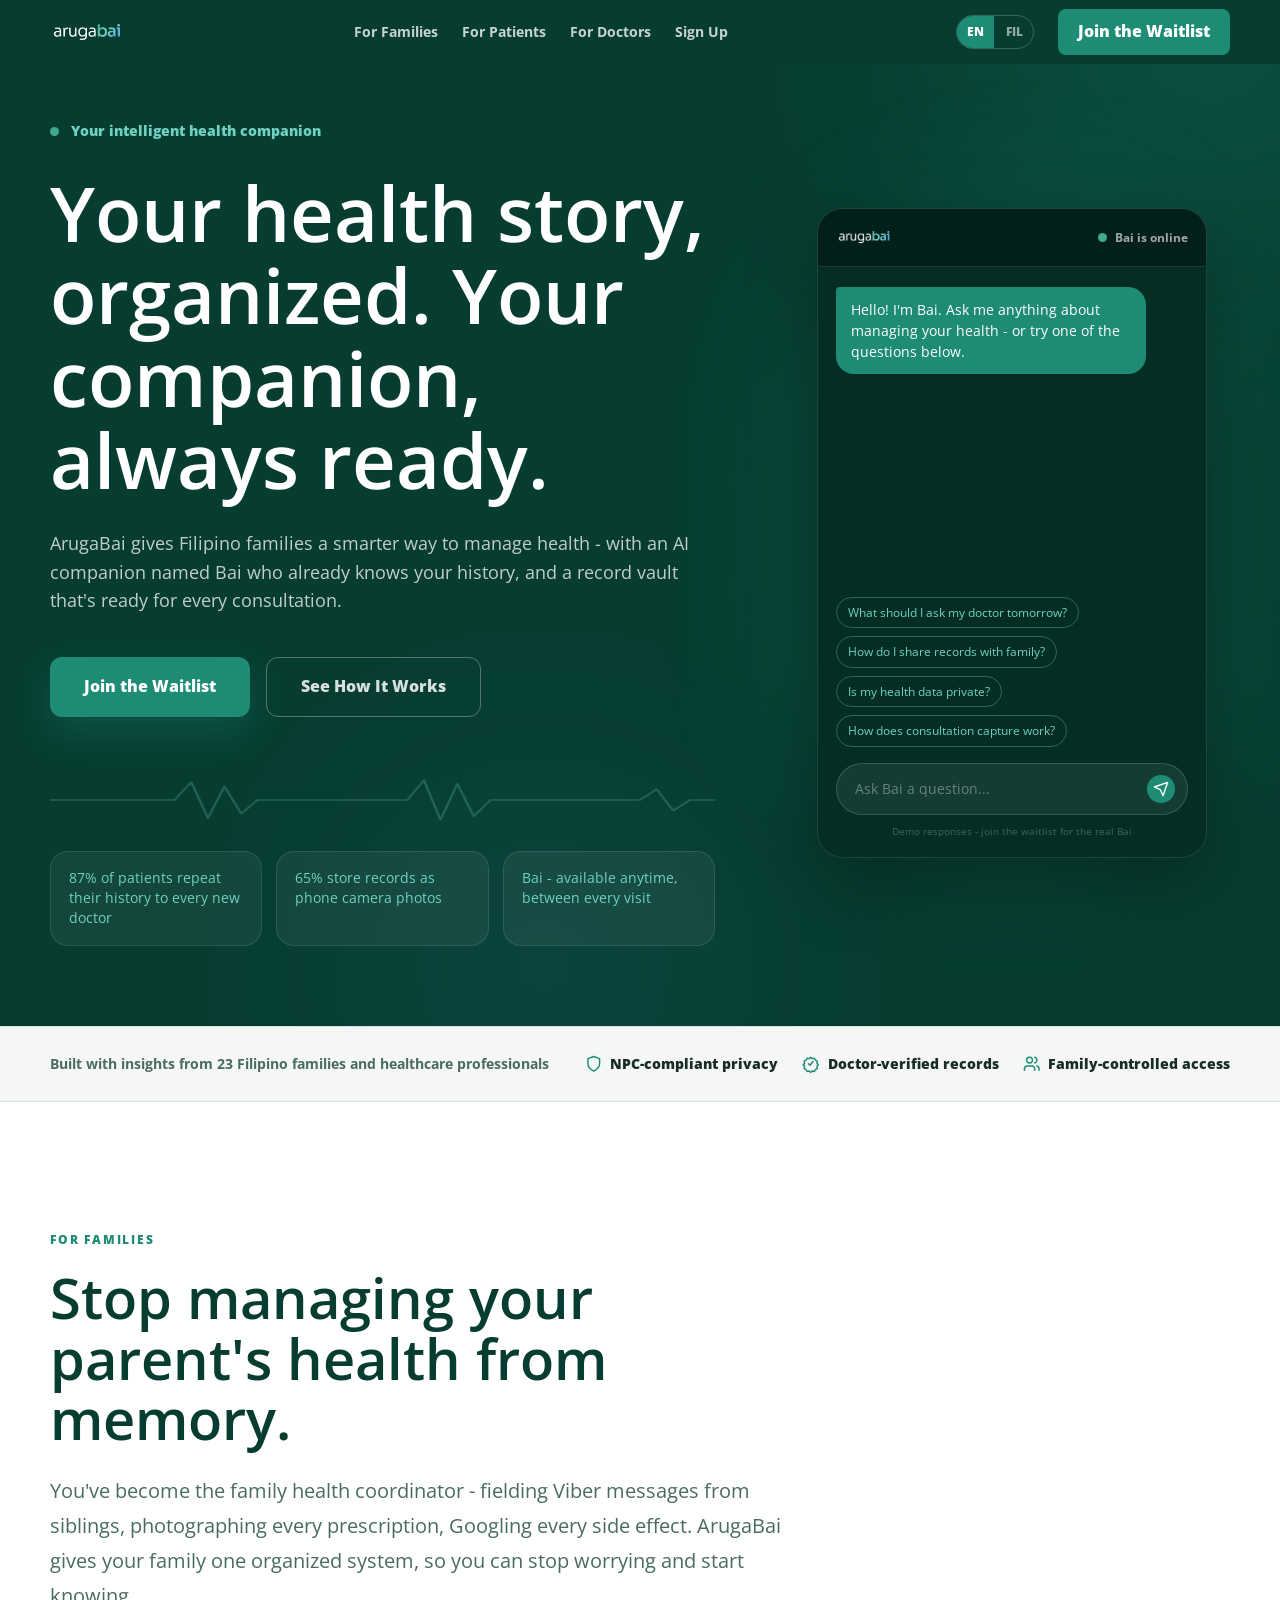
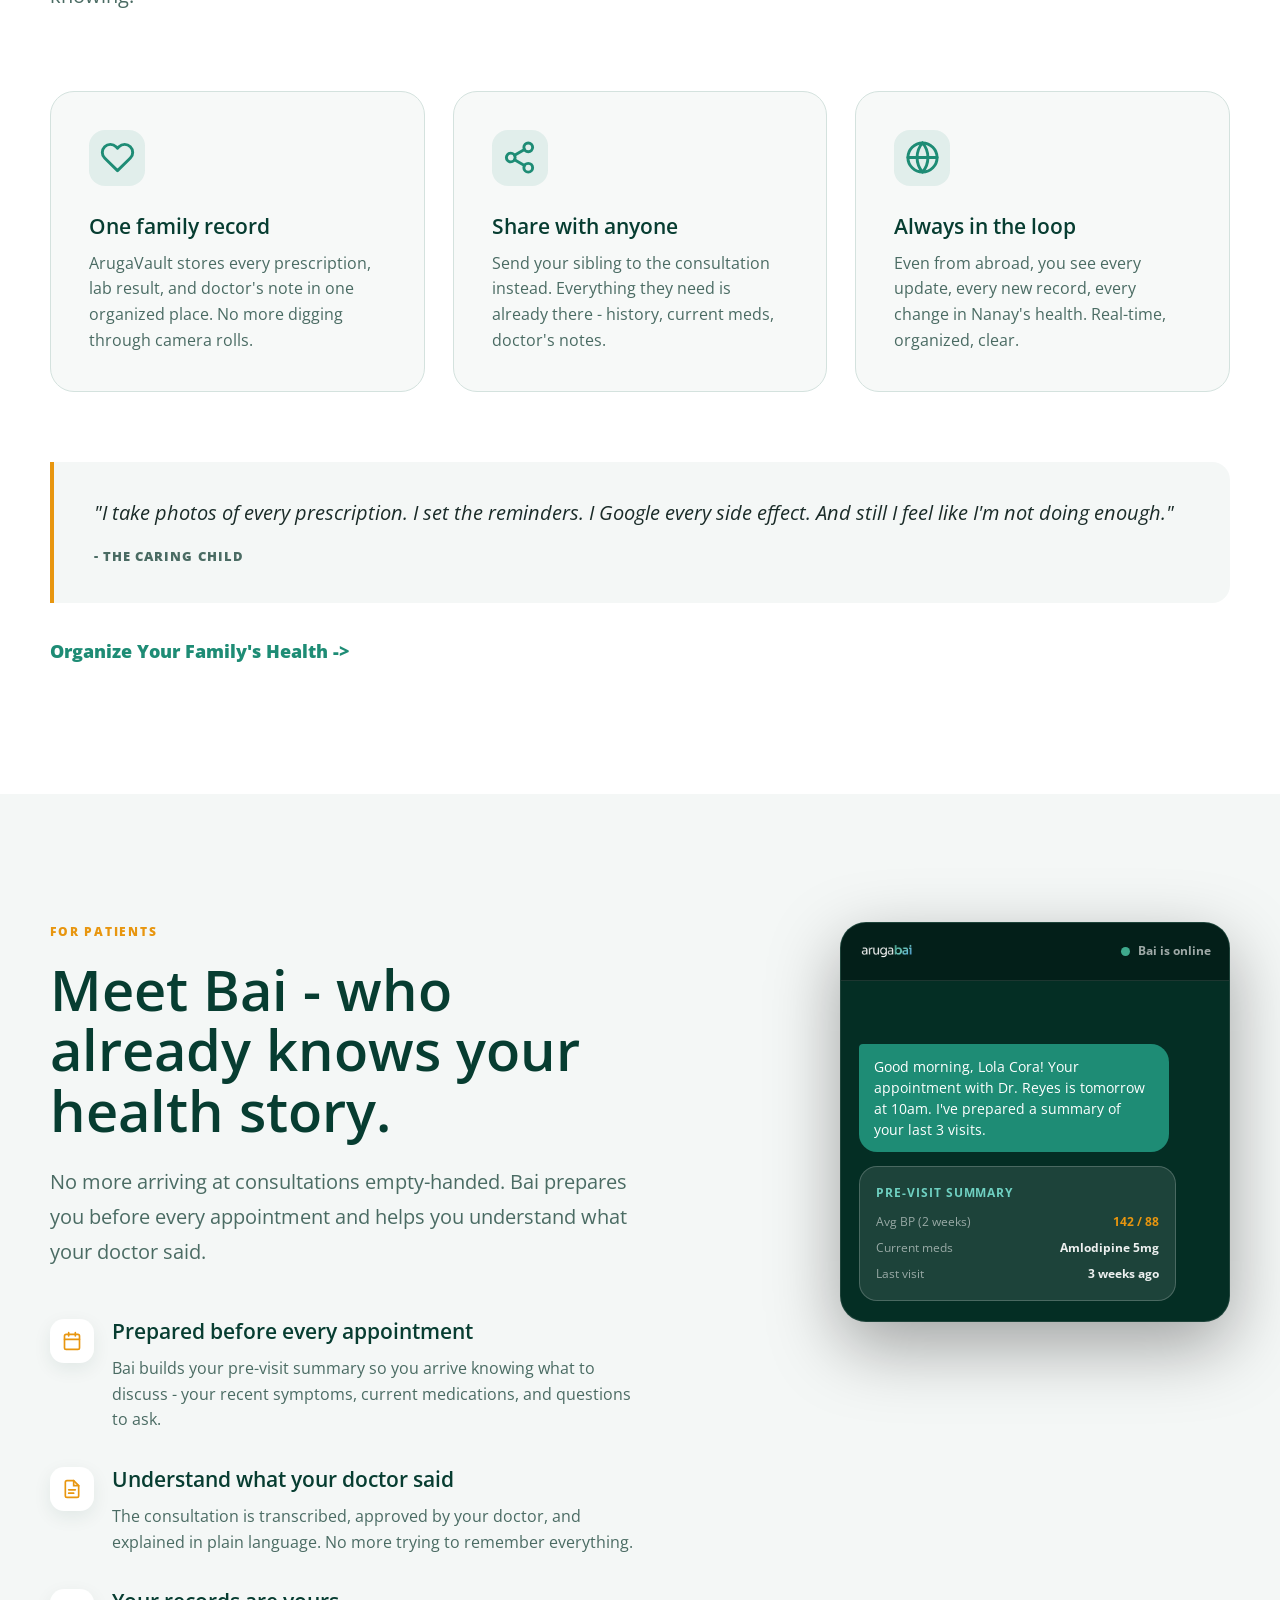
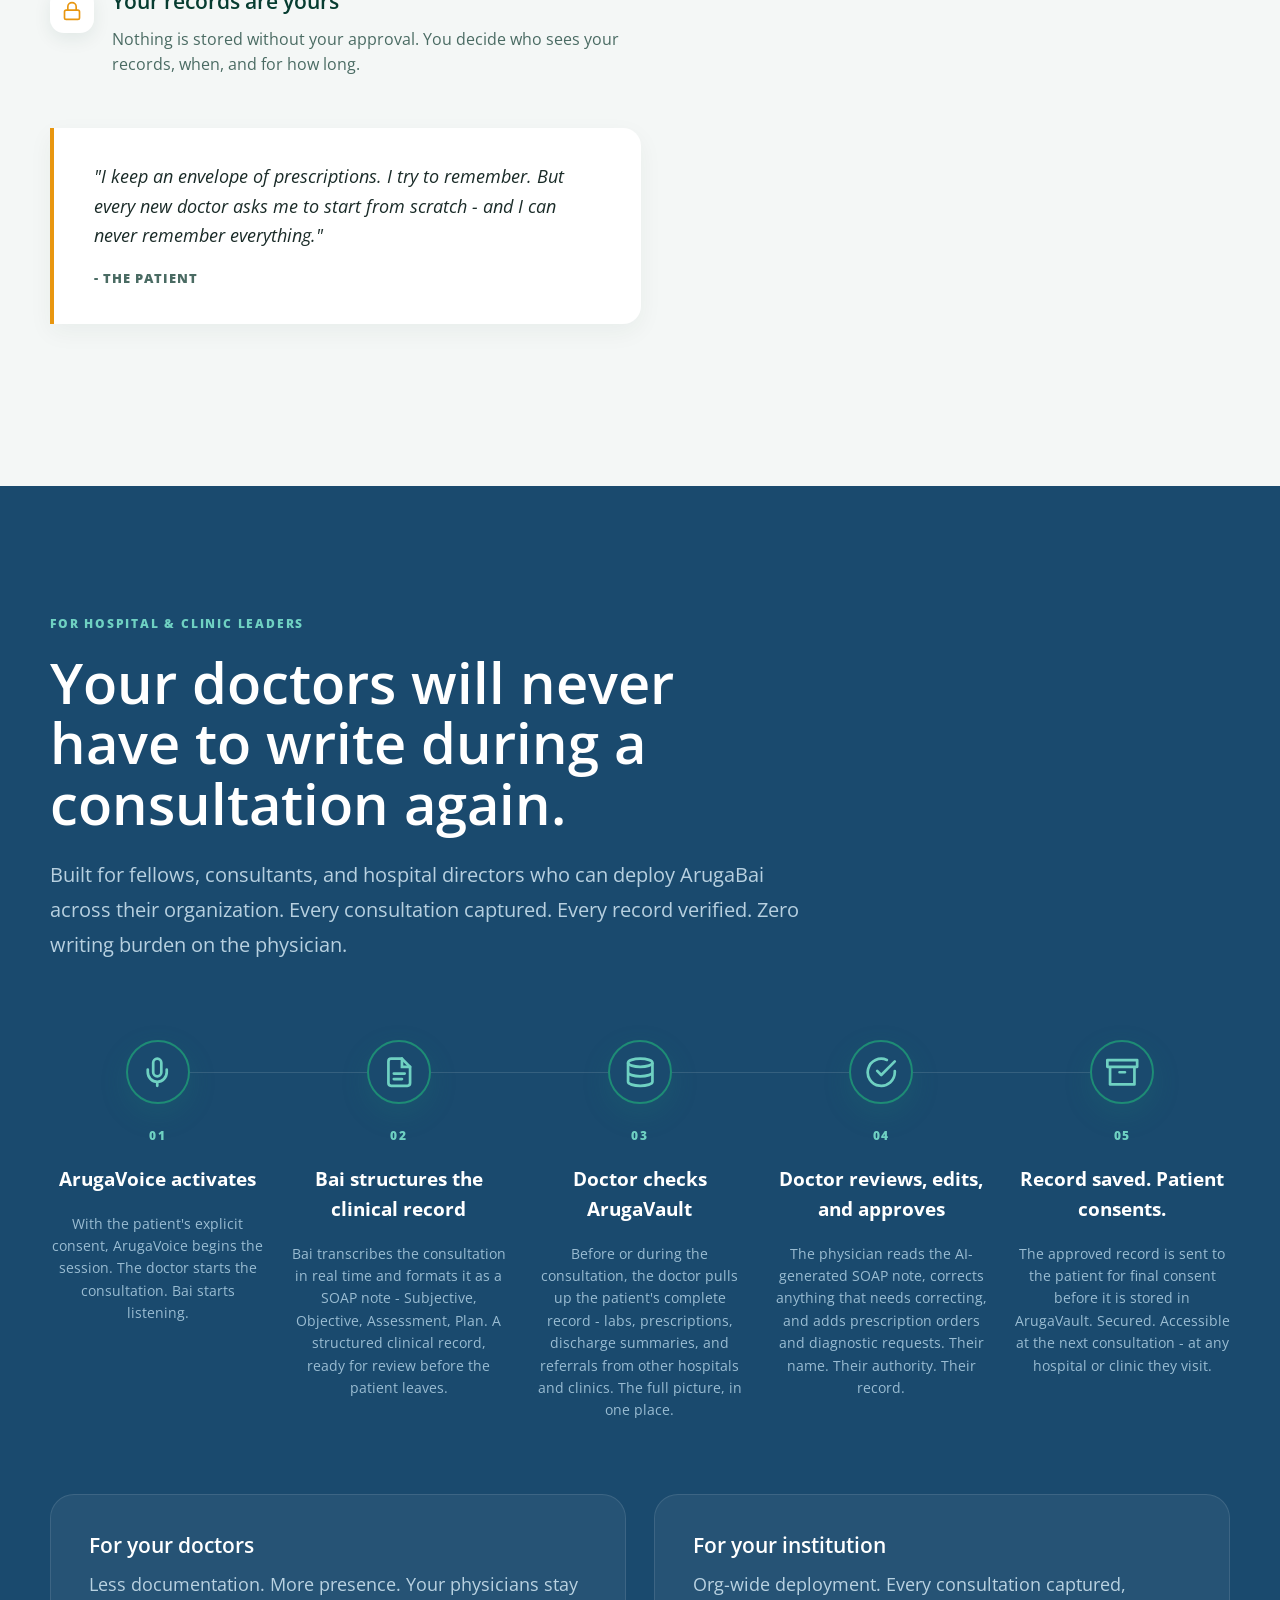
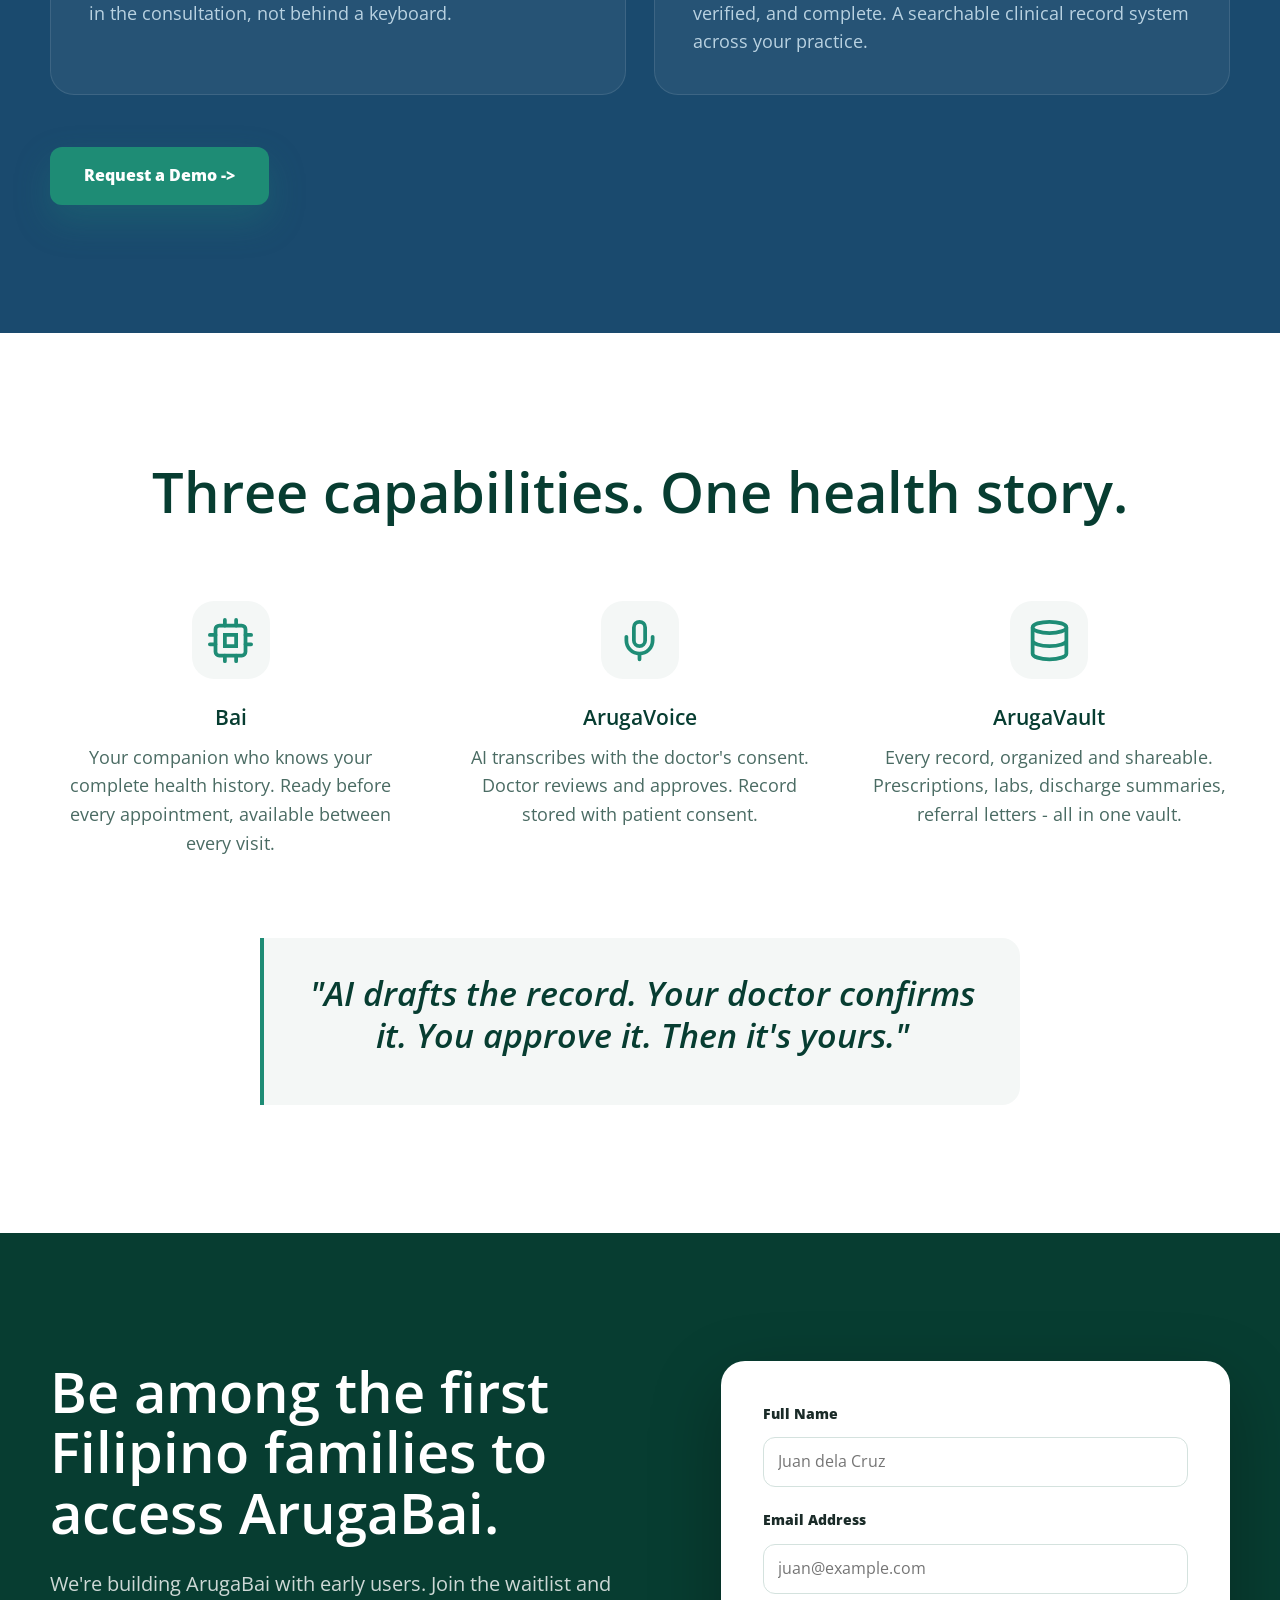
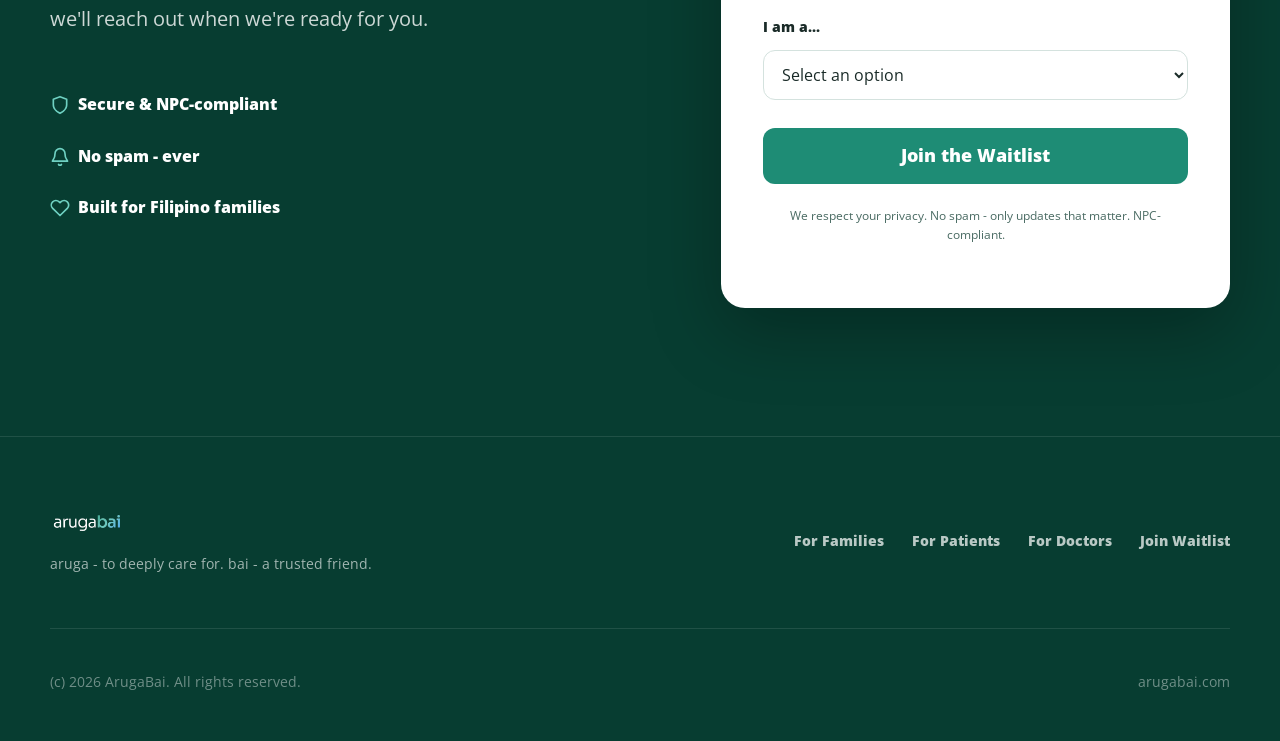
==== for-doctors/index.html @ 2ffcf1f3 "fixed date" ====
<!doctype html>
<html lang="en">
  <head>
    <meta charset="utf-8">
    <meta name="viewport" content="width=device-width, initial-scale=1">
    <title>ArugaBai | Your Intelligent Health Companion</title>
    <base href="/">
    <meta name="description" content="ArugaBai gives Filipino families a smarter way to manage health with Bai, an AI companion, and ArugaVault, an organized record vault.">
    <link rel="icon" href="assets/favicon.svg?v=3" type="image/svg+xml">
    <link rel="preconnect" href="https://fonts.googleapis.com">
    <link rel="preconnect" href="https://fonts.gstatic.com" crossorigin>
    <link href="https://fonts.googleapis.com/css2?family=Open+Sans:wght@400;500;600;700;800&display=swap" rel="stylesheet">
    <link rel="stylesheet" href="styles.css">
  </head>
  <body>
    <nav class="nav" id="nav">
      <div class="nav-inner">
        <a class="logo-link" href="/" aria-label="ArugaBai home">
          <img src="assets/arugabai-logo.png" alt="ArugaBai" class="logo">
        </a>

        <div class="nav-links" id="navLinks">
          <a href="for-families" data-i18n="nav.forFamilies">For Families</a>
          <a href="for-patients" data-i18n="nav.forPatients">For Patients</a>
          <a href="for-doctors" data-i18n="nav.forDoctors">For Doctors</a>
          <a href="signup" data-i18n="nav.signUp">Sign Up</a>
        </div>

        <div class="nav-actions">
          <button class="lang-toggle" id="langToggle" type="button" aria-label="Toggle language">
            <span class="active" data-lang-pill="en">EN</span>
            <span data-lang-pill="fil">FIL</span>
          </button>
          <a href="signup" class="btn nav-cta" data-i18n="nav.joinWaitlist">Join the Waitlist</a>
          <button class="menu-btn" id="menuBtn" type="button" aria-label="Open main menu">
            <span></span><span></span><span></span>
          </button>
        </div>
      </div>

      <div class="mobile-menu" id="mobileMenu">
        <a href="for-families" data-i18n="nav.forFamilies">For Families</a>
        <a href="for-patients" data-i18n="nav.forPatients">For Patients</a>
        <a href="for-doctors" data-i18n="nav.forDoctors">For Doctors</a>
        <a href="signup" data-i18n="nav.signUp">Sign Up</a>
        <a href="signup" class="btn" data-i18n="nav.joinWaitlist">Join the Waitlist</a>
      </div>
    </nav>

    <main>
      <section class="hero section-dark" id="hero">
        <div class="hero-glow hero-glow-one"></div>
        <div class="hero-glow hero-glow-two"></div>
        <div class="container hero-grid">
          <div class="hero-copy reveal">
            <div class="eyebrow">
              <span class="pulse-dot"></span>
              <span data-i18n="hero.badge">Your intelligent health companion</span>
            </div>
            <h1 data-i18n="hero.headline">Your health story, organized. Your companion, always ready.</h1>
            <p class="hero-body" data-i18n="hero.body">ArugaBai gives Filipino families a smarter way to manage health with an AI companion named Bai who already knows your history, and a record vault that's ready for every consultation.</p>
            <div class="hero-actions">
              <a href="signup" class="btn btn-large" data-i18n="hero.ctaPrimary">Join the Waitlist</a>
              <a href="how-it-works" class="btn btn-large btn-ghost" data-i18n="hero.ctaSecondary">See How It Works</a>
            </div>
            <svg class="ecg" viewBox="0 0 400 60" aria-hidden="true" preserveAspectRatio="none">
              <path d="M0 30 L60 30 L75 30 L85 10 L95 50 L105 15 L115 45 L125 30 L200 30 L215 30 L225 8 L235 52 L245 12 L255 48 L265 30 L340 30 L355 30 L365 18 L375 42 L385 30 L400 30"></path>
            </svg>
            <div class="stat-grid">
              <div class="stat"><p data-i18n="hero.stat1">87% of patients repeat their history to every new doctor</p></div>
              <div class="stat"><p data-i18n="hero.stat2">65% store records as phone camera photos</p></div>
              <div class="stat"><p data-i18n="hero.stat3">Bai - available anytime, between every visit</p></div>
            </div>
          </div>

          <div class="hero-chat reveal">
            <div class="halo"></div>
            <div class="bai-chat interactive-chat" data-chat="hero"></div>
          </div>
        </div>
      </section>

      <section class="trustbar">
        <div class="container trust-inner">
          <p data-i18n="trustBar.built">Built with insights from 23 Filipino families and healthcare professionals</p>
          <div class="trust-items">
            <span><i data-icon="shield"></i><span data-i18n="trustBar.npc">NPC-compliant privacy</span></span>
            <span><i data-icon="badge"></i><span data-i18n="trustBar.verified">Doctor-verified records</span></span>
            <span><i data-icon="users"></i><span data-i18n="trustBar.familyControlled">Family-controlled access</span></span>
          </div>
        </div>
      </section>

      <section class="section white" id="for-families">
        <div class="container">
          <div class="section-heading reveal">
            <p class="label" data-i18n="families.label">For Families</p>
            <h2 data-i18n="families.headline">Stop managing your parent's health from memory.</h2>
            <p data-i18n="families.body">You've become the family health coordinator - fielding Viber messages from siblings, photographing every prescription, Googling every side effect. ArugaBai gives your family one organized system, so you can stop worrying and start knowing.</p>
          </div>
          <div class="card-grid">
            <article class="feature-card reveal">
              <i data-icon="heart"></i>
              <h3 data-i18n="families.card1Title">One family record</h3>
              <p data-i18n="families.card1Desc">ArugaVault stores every prescription, lab result, and doctor's note in one organized place. No more digging through camera rolls.</p>
            </article>
            <article class="feature-card reveal">
              <i data-icon="share"></i>
              <h3 data-i18n="families.card2Title">Share with anyone</h3>
              <p data-i18n="families.card2Desc">Send your sibling to the consultation instead. Everything they need is already there - history, current meds, doctor's notes.</p>
            </article>
            <article class="feature-card reveal">
              <i data-icon="globe"></i>
              <h3 data-i18n="families.card3Title">Always in the loop</h3>
              <p data-i18n="families.card3Desc">Even from abroad, you see every update, every new record, every change in Nanay's health. Real-time, organized, clear.</p>
            </article>
          </div>
          <blockquote class="quote reveal">
            <p data-i18n="families.quote">"I take photos of every prescription. I set the reminders. I Google every side effect. And still I feel like I'm not doing enough."</p>
            <cite data-i18n="families.quoteAttr">- The Caring Child</cite>
          </blockquote>
          <a href="signup" class="text-link" data-i18n="families.cta">Organize Your Family's Health</a>
        </div>
      </section>

      <section class="section muted" id="for-patients">
        <div class="container split">
          <div class="reveal">
            <p class="label gold" data-i18n="patients.label">For Patients</p>
            <h2 data-i18n="patients.headline">Meet Bai - who already knows your health story.</h2>
            <p class="lead" data-i18n="patients.body">No more arriving at consultations empty-handed. Bai prepares you before every appointment and helps you understand what your doctor said.</p>
            <div class="benefit-list">
              <div class="benefit"><i data-icon="calendar"></i><div><h3 data-i18n="patients.benefit1Title">Prepared before every appointment</h3><p data-i18n="patients.benefit1Desc">Bai builds your pre-visit summary so you arrive knowing what to discuss - your recent symptoms, current medications, and questions to ask.</p></div></div>
              <div class="benefit"><i data-icon="file"></i><div><h3 data-i18n="patients.benefit2Title">Understand what your doctor said</h3><p data-i18n="patients.benefit2Desc">The consultation is transcribed, approved by your doctor, and explained in plain language. No more trying to remember everything.</p></div></div>
              <div class="benefit"><i data-icon="lock"></i><div><h3 data-i18n="patients.benefit3Title">Your records are yours</h3><p data-i18n="patients.benefit3Desc">Nothing is stored without your approval. You decide who sees your records, when, and for how long.</p></div></div>
            </div>
            <blockquote class="quote compact">
              <p data-i18n="patients.quote">"I keep an envelope of prescriptions. I try to remember. But every new doctor asks me to start from scratch - and I can never remember everything."</p>
              <cite data-i18n="patients.quoteAttr">- The Patient</cite>
            </blockquote>
          </div>
          <div class="sticky-chat reveal">
            <div class="bai-chat scripted-chat"></div>
          </div>
        </div>
      </section>

      <section class="section doctors" id="for-doctors">
        <div class="container">
          <div class="section-heading reveal">
            <p class="label aqua" data-i18n="doctors.label">For Hospital & Clinic Leaders</p>
            <h2 data-i18n="doctors.headline">Your doctors will never have to write during a consultation again.</h2>
            <p data-i18n="doctors.body">Built for fellows, consultants, and hospital directors who can deploy ArugaBai across their organization. Every consultation captured. Every record verified. Zero writing burden on the physician.</p>
          </div>
          <div class="process">
            <div class="process-line"></div>
            <article class="process-step reveal"><i data-icon="mic"></i><span>01</span><h3 data-i18n="doctors.step1Title">ArugaVoice activates</h3><p data-i18n="doctors.step1Desc">With the patient's explicit consent, ArugaVoice begins the session. The doctor starts the consultation. Bai starts listening.</p></article>
            <article class="process-step reveal"><i data-icon="file"></i><span>02</span><h3 data-i18n="doctors.step2Title">Bai structures the clinical record</h3><p data-i18n="doctors.step2Desc">Bai transcribes the consultation in real time and formats it as a SOAP note - Subjective, Objective, Assessment, Plan. A structured clinical record, ready for review before the patient leaves.</p></article>
            <article class="process-step reveal"><i data-icon="database"></i><span>03</span><h3 data-i18n="doctors.step3Title">Doctor checks ArugaVault</h3><p data-i18n="doctors.step3Desc">Before or during the consultation, the doctor pulls up the patient's complete record - labs, prescriptions, discharge summaries, and referrals from other hospitals and clinics. The full picture, in one place.</p></article>
            <article class="process-step reveal"><i data-icon="check"></i><span>04</span><h3 data-i18n="doctors.step4Title">Doctor reviews, edits, and approves</h3><p data-i18n="doctors.step4Desc">The physician reads the AI-generated SOAP note, corrects anything that needs correcting, and adds prescription orders and diagnostic requests. Their name. Their authority. Their record.</p></article>
            <article class="process-step reveal"><i data-icon="archive"></i><span>05</span><h3 data-i18n="doctors.step5Title">Record saved. Patient consents.</h3><p data-i18n="doctors.step5Desc">The approved record is sent to the patient for final consent before it is stored in ArugaVault. Secured. Accessible at the next consultation - at any hospital or clinic they visit.</p></article>
          </div>
          <div class="panel-grid">
            <article class="dark-panel reveal"><h3 data-i18n="doctors.forDoctorsTitle">For your doctors</h3><p data-i18n="doctors.forDoctorsBody">Less documentation. More presence. Your physicians stay in the consultation, not behind a keyboard.</p></article>
            <article class="dark-panel reveal"><h3 data-i18n="doctors.forInstitutionTitle">For your institution</h3><p data-i18n="doctors.forInstitutionBody">Org-wide deployment. Every consultation captured, verified, and complete. A searchable clinical record system across your practice.</p></article>
          </div>
          <a href="signup" class="btn btn-large" data-i18n="doctors.cta">Request a Demo -></a>
        </div>
      </section>

      <section class="section white" id="how-it-works">
        <div class="container centered">
          <h2 class="reveal" data-i18n="howItWorks.headline">Three capabilities. One health story.</h2>
          <div class="capability-grid">
            <article class="capability reveal"><i data-icon="cpu"></i><h3 data-i18n="howItWorks.cap1Title">Bai</h3><p data-i18n="howItWorks.cap1Desc">Your companion who knows your complete health history. Ready before every appointment, available between every visit.</p></article>
            <article class="capability reveal"><i data-icon="mic"></i><h3 data-i18n="howItWorks.cap2Title">ArugaVoice</h3><p data-i18n="howItWorks.cap2Desc">AI transcribes with the doctor's consent. Doctor reviews and approves. Record stored with patient consent.</p></article>
            <article class="capability reveal"><i data-icon="database"></i><h3 data-i18n="howItWorks.cap3Title">ArugaVault</h3><p data-i18n="howItWorks.cap3Desc">Every record, organized and shareable. Prescriptions, labs, discharge summaries, referral letters - all in one vault.</p></article>
          </div>
          <blockquote class="quote big reveal"><p data-i18n="howItWorks.quote">"AI drafts the record. Your doctor confirms it. You approve it. Then it's yours."</p></blockquote>
        </div>
      </section>

      <section class="section signup" id="signup">
        <div class="container split">
          <div class="reveal">
            <h2 data-i18n="signup.headline">Be among the first Filipino families to access ArugaBai.</h2>
            <p class="lead light" data-i18n="signup.body">We're building ArugaBai with early users. Join the waitlist and we'll reach out when we're ready for you.</p>
            <div class="signup-trust">
              <span><i data-icon="shield"></i><span data-i18n="signup.trust1">Secure & NPC-compliant</span></span>
              <span><i data-icon="bell"></i><span data-i18n="signup.trust2">No spam - ever</span></span>
              <span><i data-icon="heart"></i><span data-i18n="signup.trust3">Built for Filipino families</span></span>
            </div>
          </div>
          <div class="form-card reveal">
            <form id="waitlistForm" action="#" method="post">
              <label for="name" data-i18n="signup.nameLabel">Full Name</label>
              <input id="name" name="name" type="text" placeholder="Juan dela Cruz" required>
              <label for="email" data-i18n="signup.emailLabel">Email Address</label>
              <input id="email" name="email" type="email" placeholder="juan@example.com" required>
              <label for="role" data-i18n="signup.roleLabel">I am a...</label>
              <select id="role" name="role" required>
                <option value="" disabled selected data-i18n="signup.rolePlaceholder">Select an option</option>
                <option value="caregiver" data-i18n="signup.roleCaregiver">A family caregiver (managing a parent's health)</option>
                <option value="patient" data-i18n="signup.rolePatient">A patient managing my own health</option>
                <option value="doctor" data-i18n="signup.roleDoctor">A doctor or healthcare professional</option>
                <option value="admin" data-i18n="signup.roleAdmin">A hospital or clinic administrator</option>
                <option value="other" data-i18n="signup.roleOther">Other</option>
              </select>
              <button type="submit" class="btn btn-submit" data-i18n="signup.submit">Join the Waitlist</button>
            </form>
            <p class="privacy" data-i18n="signup.privacy">We respect your privacy. No spam - only updates that matter. NPC-compliant.</p>
            <p class="form-status" id="formStatus" role="status"></p>
          </div>
        </div>
      </section>
    </main>

    <footer class="footer">
      <div class="container">
        <div class="footer-top">
          <div>
            <img src="assets/arugabai-logo.png" alt="ArugaBai" class="logo">
            <p data-i18n="footer.tagline">aruga - to deeply care for.  bai - a trusted friend.</p>
          </div>
          <nav>
            <a href="for-families" data-i18n="nav.forFamilies">For Families</a>
            <a href="for-patients" data-i18n="nav.forPatients">For Patients</a>
            <a href="for-doctors" data-i18n="nav.forDoctors">For Doctors</a>
            <a href="signup" data-i18n="footer.joinWaitlist">Join Waitlist</a>
          </nav>
        </div>
        <div class="footer-bottom">
          <p data-i18n="footer.copyright">© 2026 ArugaBai. All rights reserved.</p>
          <p>arugabai.com</p>
        </div>
      </div>
    </footer>

    <button class="floating-bai" id="floatingBai" type="button" aria-label="Ask Bai">
      <span class="pulse-dot white"></span>
      <i data-icon="message"></i>
      <span data-i18n="floating.label">Ask Bai</span>
    </button>

    <div class="chat-sheet" id="chatSheet" aria-hidden="true">
      <button class="sheet-backdrop" id="sheetBackdrop" type="button" aria-label="Close chat"></button>
      <div class="sheet-panel">
        <div class="sheet-head">
          <span class="sheet-handle"></span>
          <span class="online"><span class="pulse-dot"></span><span data-i18n="bai.online">Bai is online</span></span>
          <button class="close-btn" id="closeSheet" type="button" aria-label="Close">×</button>
        </div>
        <div class="sheet-body">
          <div class="bai-chat interactive-chat" data-chat="sheet"></div>
        </div>
      </div>
    </div>

    <script src="script.js"></script>
  </body>
</html>
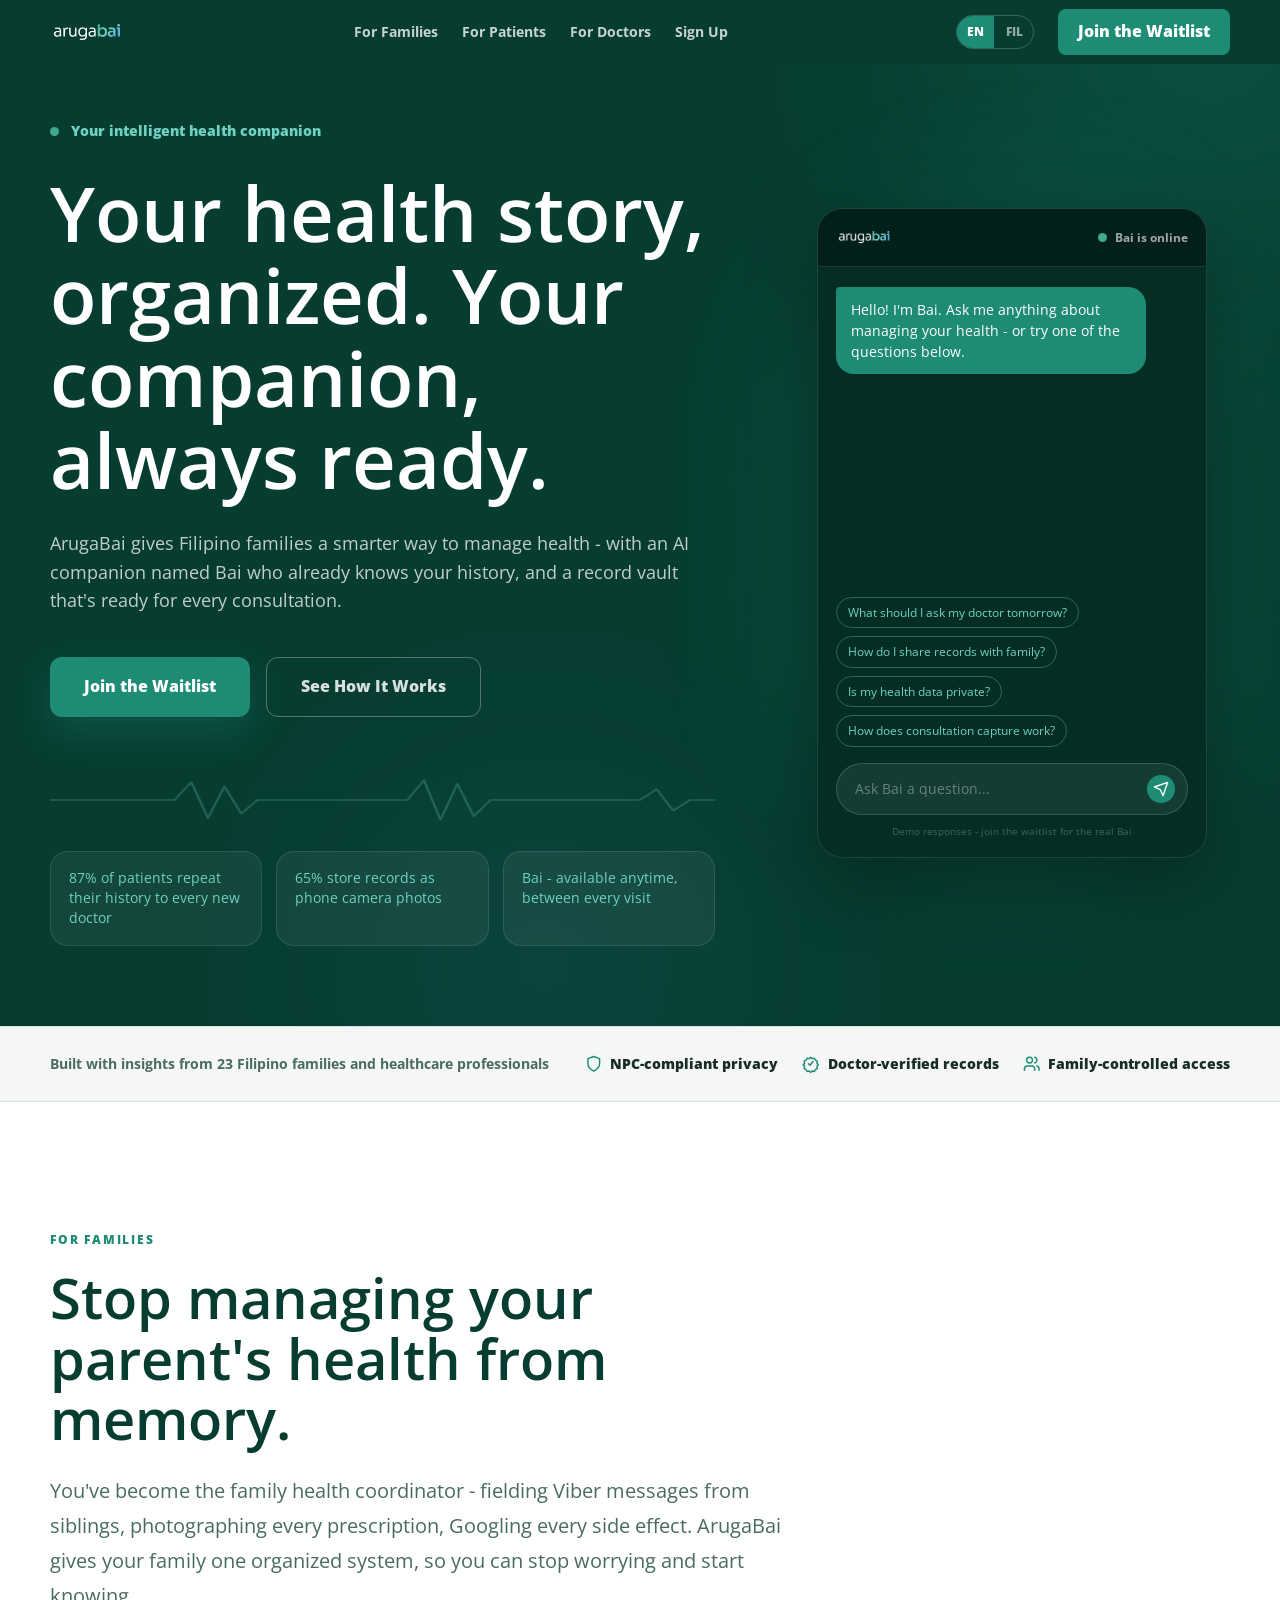
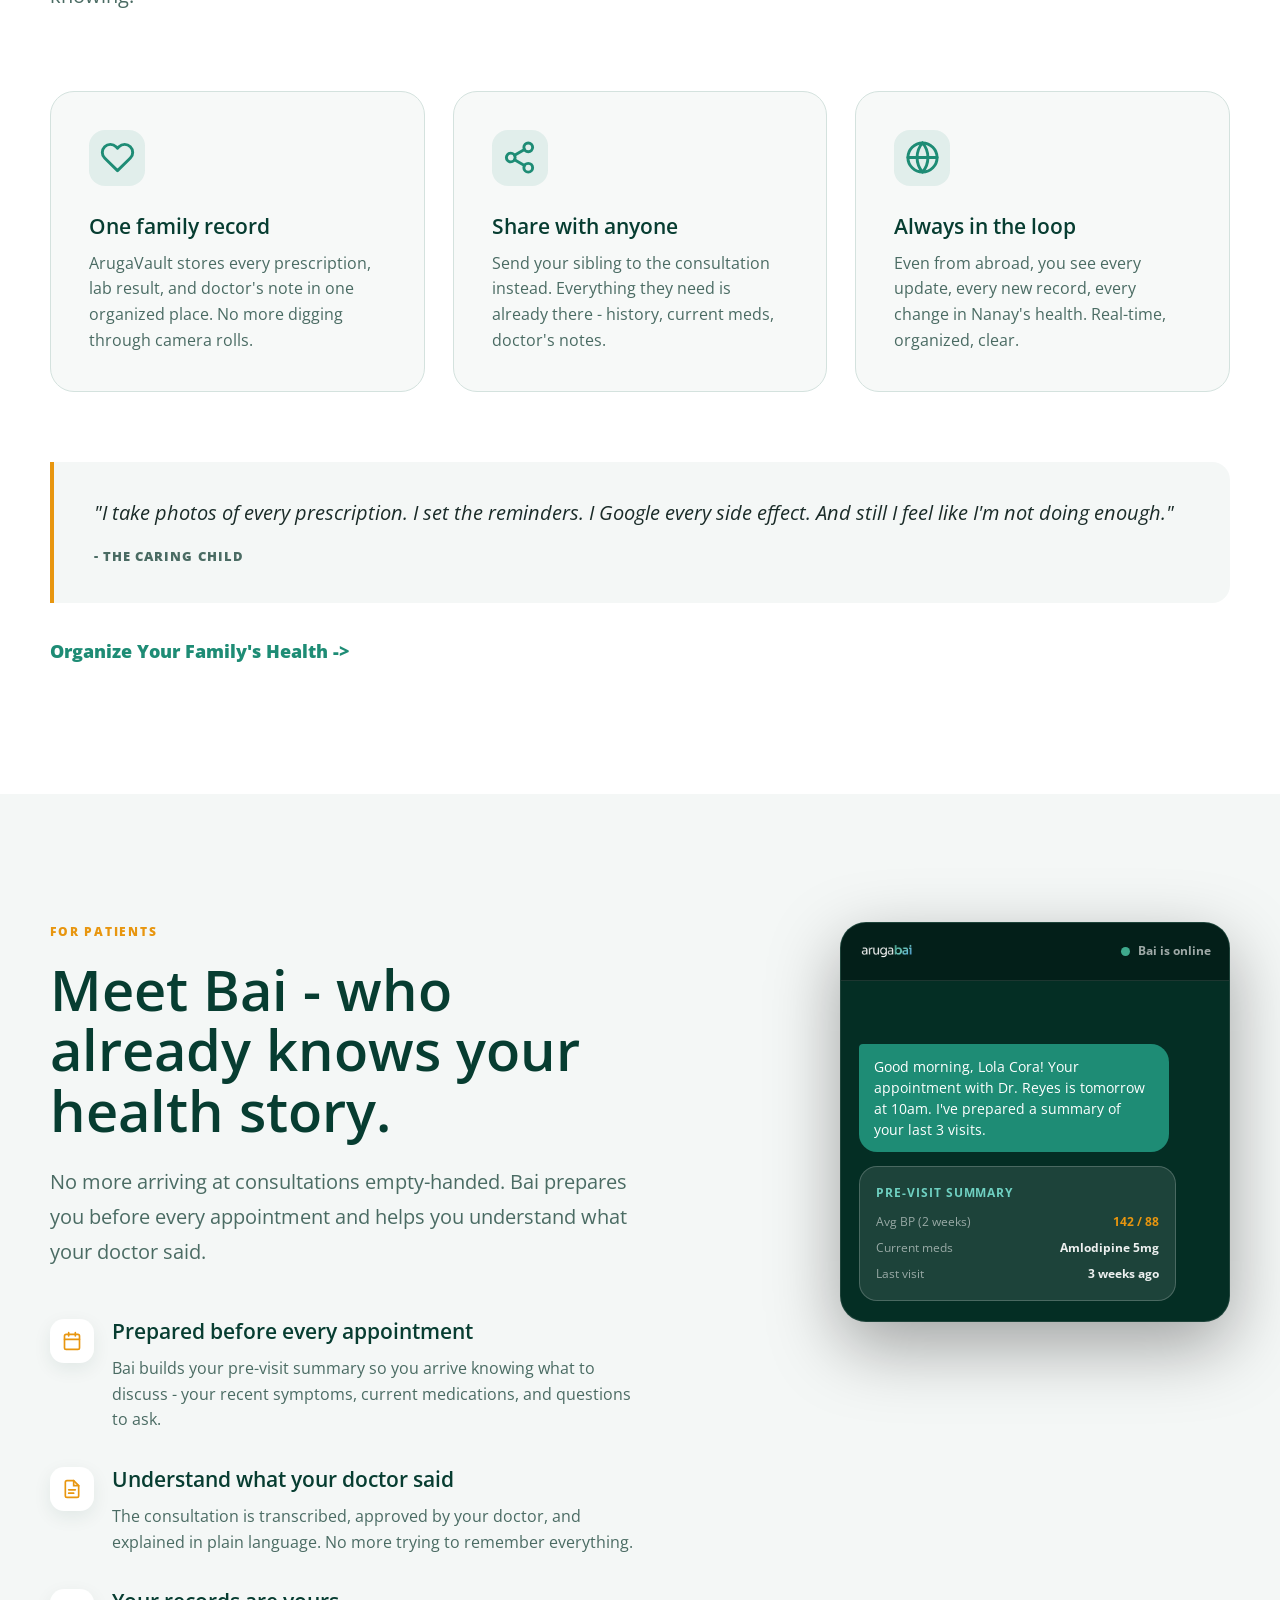
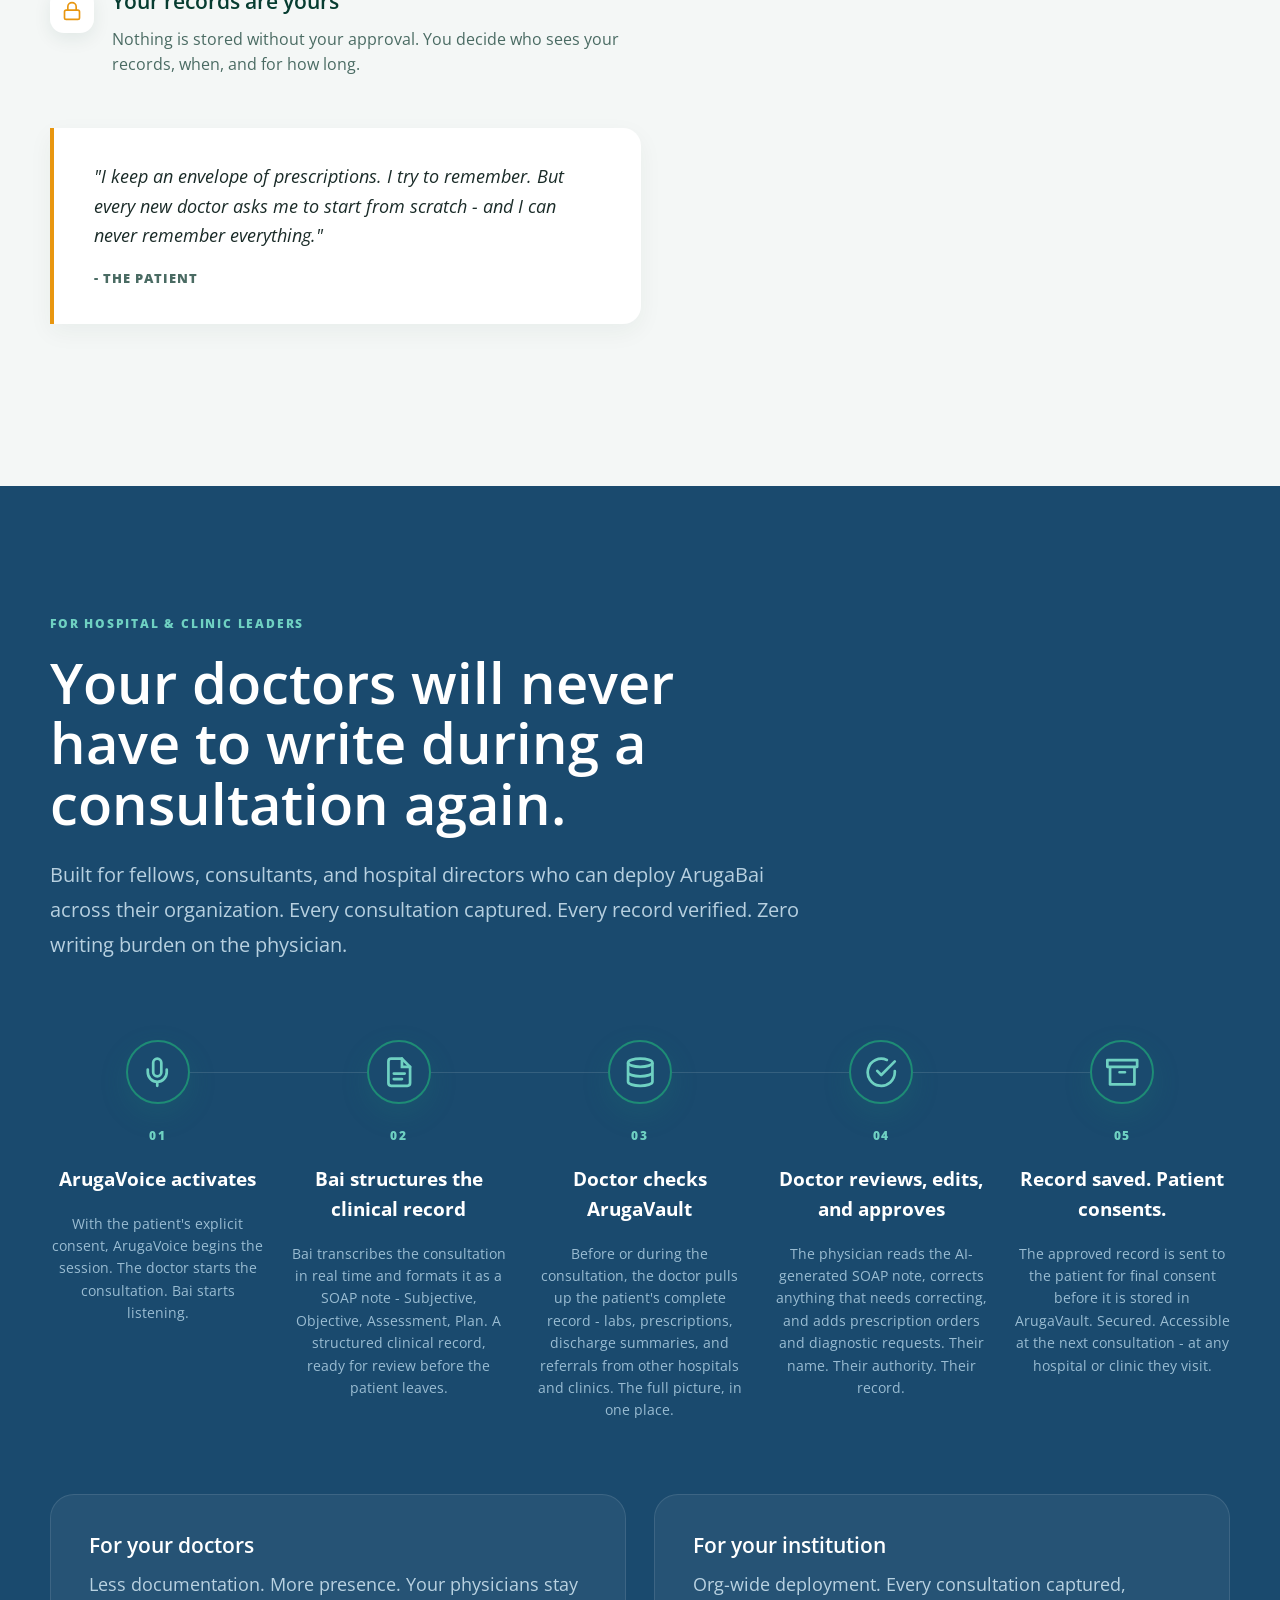
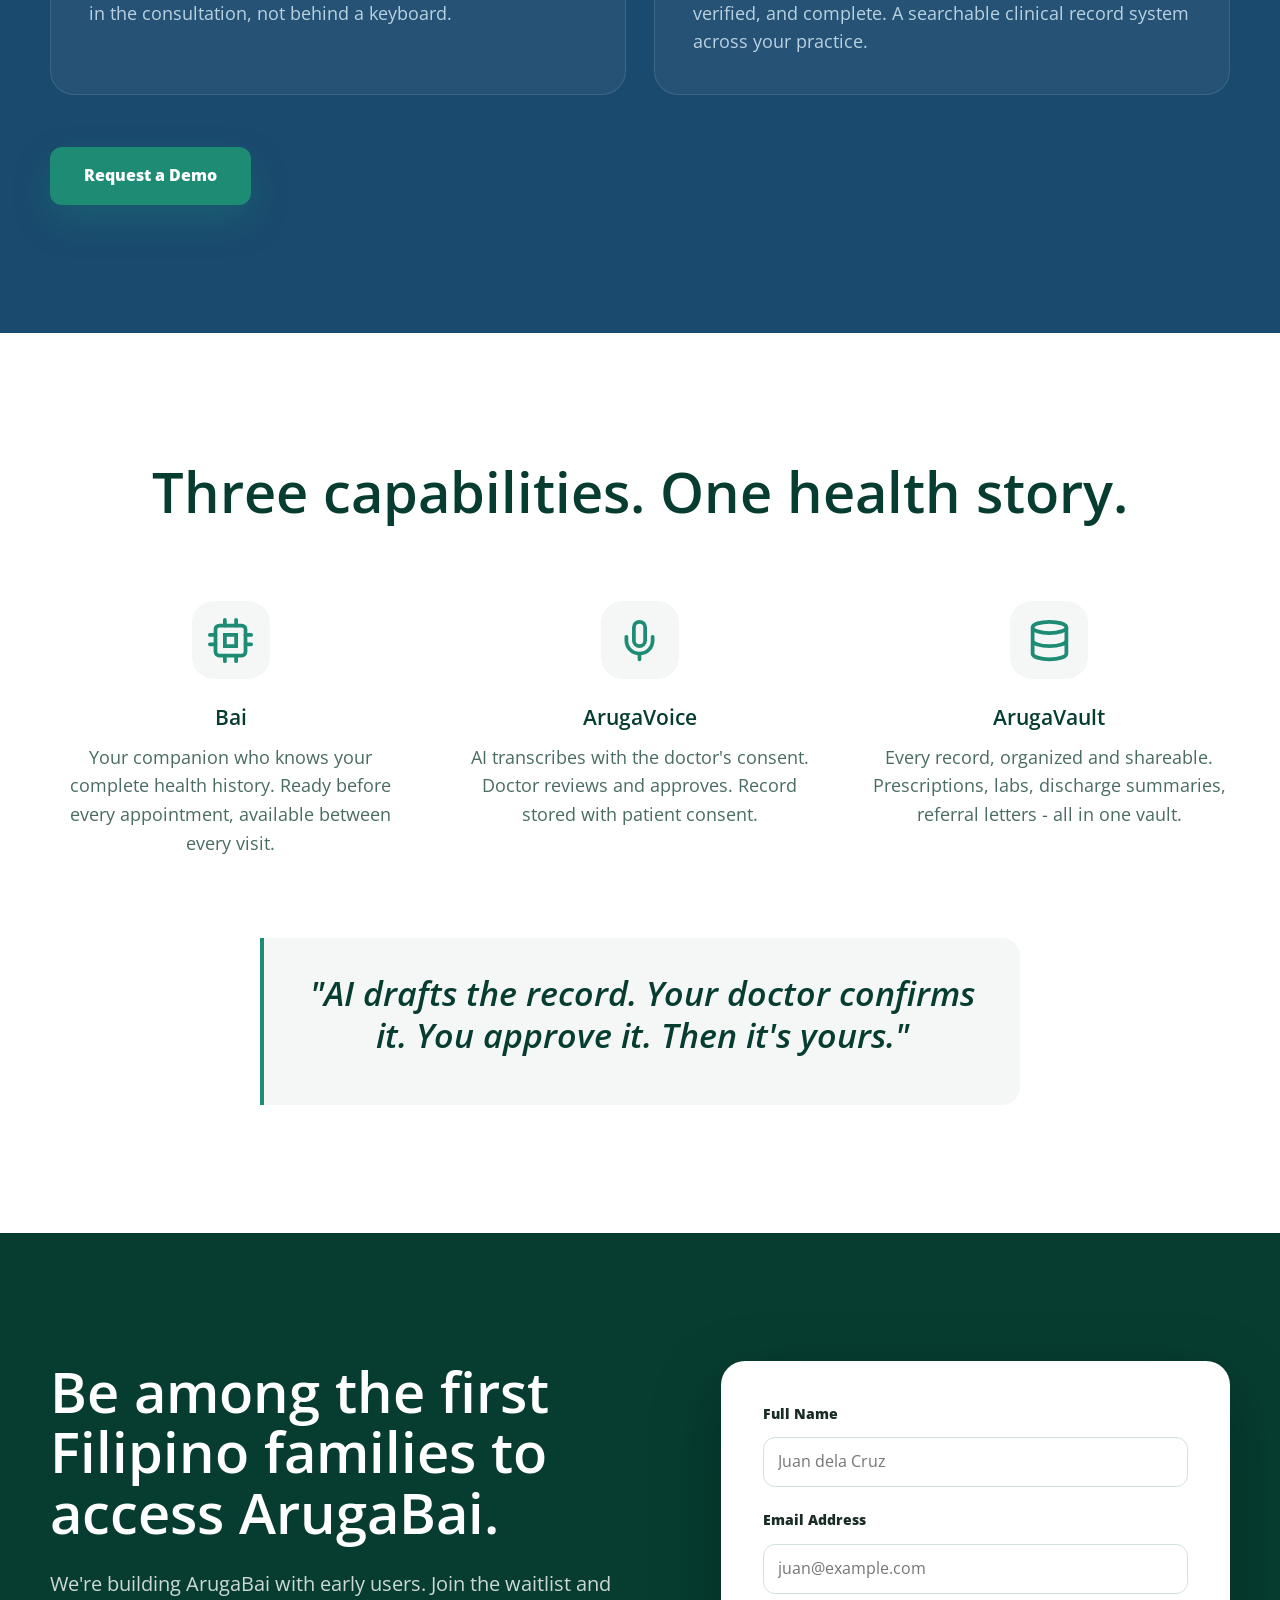
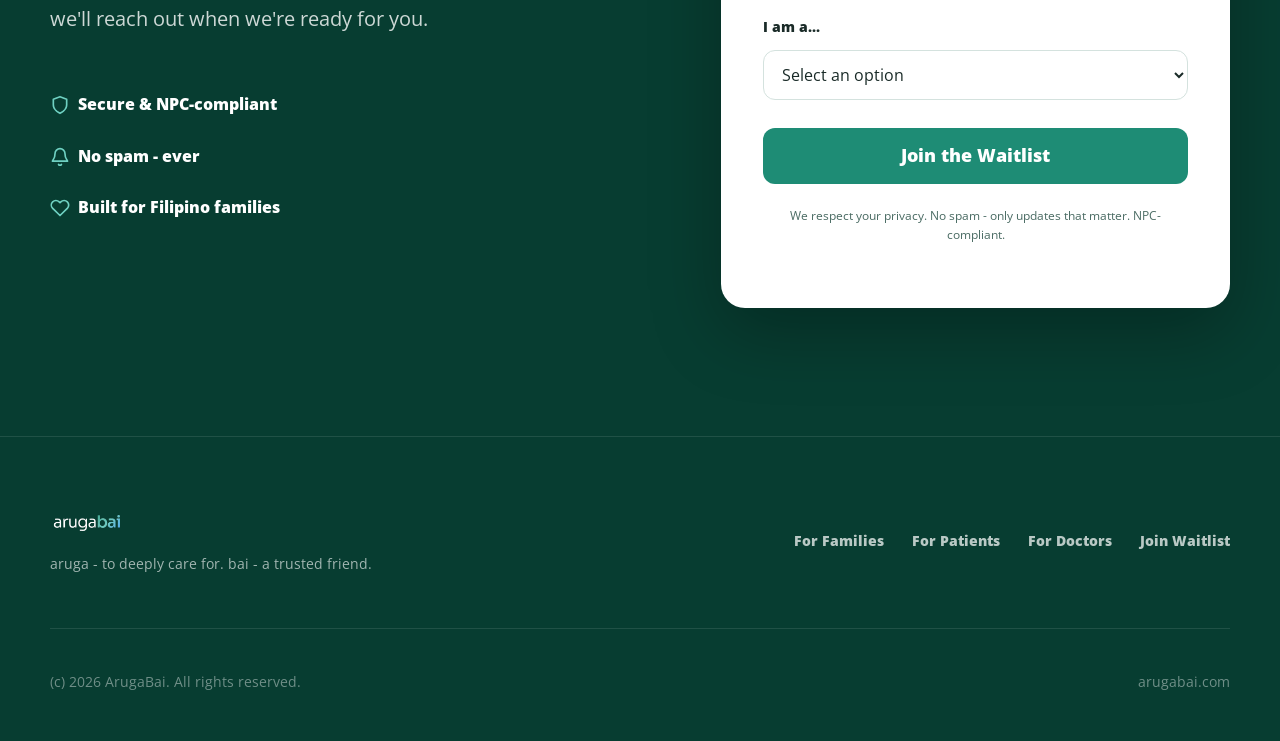
==== commit 6bf73c02: "Pushing changes" ====
--- a/for-doctors/index.html
+++ b/for-doctors/index.html
@@ -10,7 +10,7 @@
     <link rel="preconnect" href="https://fonts.googleapis.com">
     <link rel="preconnect" href="https://fonts.gstatic.com" crossorigin>
     <link href="https://fonts.googleapis.com/css2?family=Open+Sans:wght@400;500;600;700;800&display=swap" rel="stylesheet">
-    <link rel="stylesheet" href="styles.css">
+    <link rel="stylesheet" href="styles.css?v=5">
   </head>
   <body>
     <nav class="nav" id="nav">
@@ -164,7 +164,7 @@
             <article class="dark-panel reveal"><h3 data-i18n="doctors.forDoctorsTitle">For your doctors</h3><p data-i18n="doctors.forDoctorsBody">Less documentation. More presence. Your physicians stay in the consultation, not behind a keyboard.</p></article>
             <article class="dark-panel reveal"><h3 data-i18n="doctors.forInstitutionTitle">For your institution</h3><p data-i18n="doctors.forInstitutionBody">Org-wide deployment. Every consultation captured, verified, and complete. A searchable clinical record system across your practice.</p></article>
           </div>
-          <a href="signup" class="btn btn-large" data-i18n="doctors.cta">Request a Demo -></a>
+          <a href="signup" class="btn btn-large" data-i18n="doctors.cta">Request a Demo</a>
         </div>
       </section>
 
@@ -192,19 +192,20 @@
             </div>
           </div>
           <div class="form-card reveal">
-            <form id="waitlistForm" action="#" method="post">
+            <iframe name="googleFormTarget" class="hidden-frame" title="Google Form submission"></iframe>
+            <form id="waitlistForm" action="https://docs.google.com/forms/d/e/1FAIpQLSe_Z9v79BmgjQc_ef1Qd0JiYvpuzZYUtkBrwIb9mWICD9XA0Q/formResponse" method="post" target="googleFormTarget">
               <label for="name" data-i18n="signup.nameLabel">Full Name</label>
-              <input id="name" name="name" type="text" placeholder="Juan dela Cruz" required>
+              <input id="name" name="entry.1418860797" type="text" placeholder="Juan dela Cruz" required>
               <label for="email" data-i18n="signup.emailLabel">Email Address</label>
-              <input id="email" name="email" type="email" placeholder="juan@example.com" required>
+              <input id="email" name="entry.362359946" type="email" placeholder="juan@example.com" required>
               <label for="role" data-i18n="signup.roleLabel">I am a...</label>
-              <select id="role" name="role" required>
+              <select id="role" name="entry.283710264" required>
                 <option value="" disabled selected data-i18n="signup.rolePlaceholder">Select an option</option>
-                <option value="caregiver" data-i18n="signup.roleCaregiver">A family caregiver (managing a parent's health)</option>
-                <option value="patient" data-i18n="signup.rolePatient">A patient managing my own health</option>
-                <option value="doctor" data-i18n="signup.roleDoctor">A doctor or healthcare professional</option>
-                <option value="admin" data-i18n="signup.roleAdmin">A hospital or clinic administrator</option>
-                <option value="other" data-i18n="signup.roleOther">Other</option>
+                <option value="A family caregiver (managing a parent's health)" data-i18n="signup.roleCaregiver">A family caregiver (managing a parent's health)</option>
+                <option value="A patient managing my own health" data-i18n="signup.rolePatient">A patient managing my own health</option>
+                <option value="A doctor or healthcare professional" data-i18n="signup.roleDoctor">A doctor or healthcare professional</option>
+                <option value="A hospital or clinic administrator" data-i18n="signup.roleAdmin">A hospital or clinic administrator</option>
+                <option value="Other" data-i18n="signup.roleOther">Other</option>
               </select>
               <button type="submit" class="btn btn-submit" data-i18n="signup.submit">Join the Waitlist</button>
             </form>
@@ -256,6 +257,6 @@
       </div>
     </div>
 
-    <script src="script.js"></script>
+    <script src="script.js?v=5"></script>
   </body>
 </html>
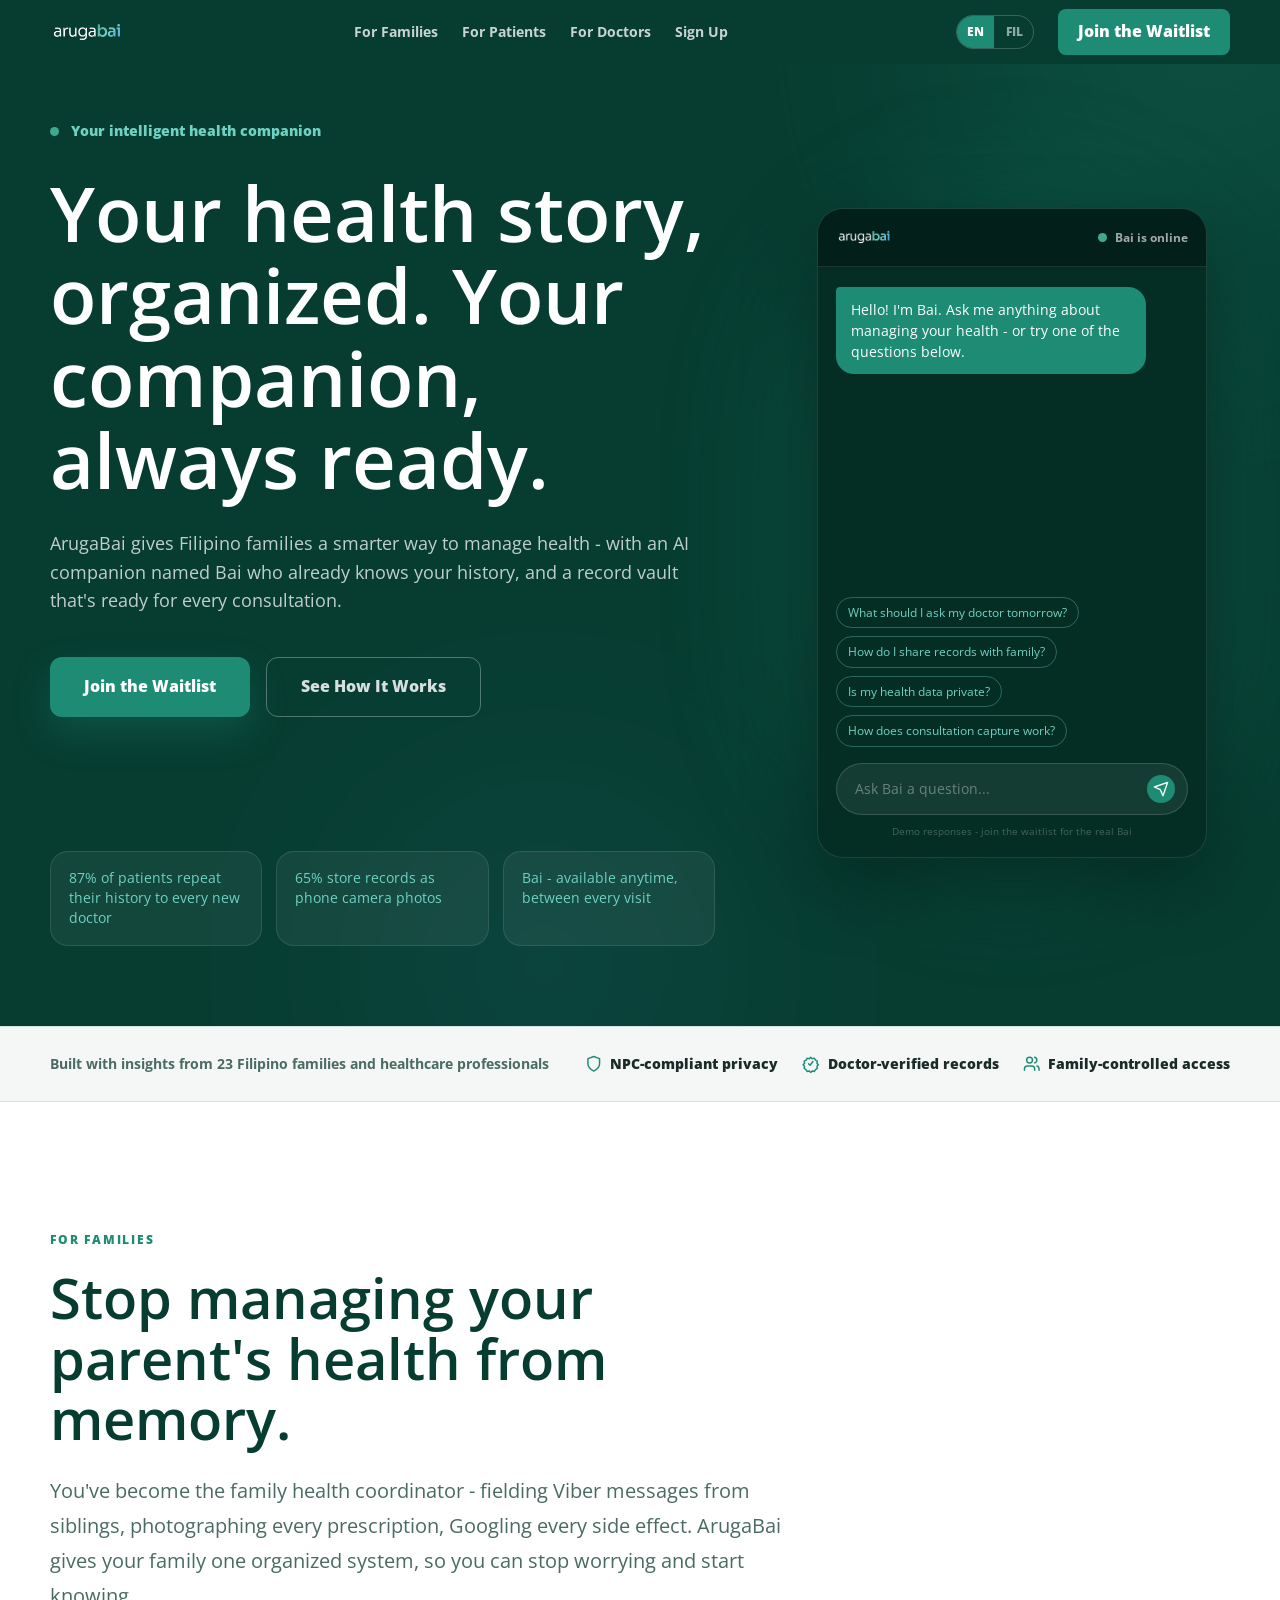
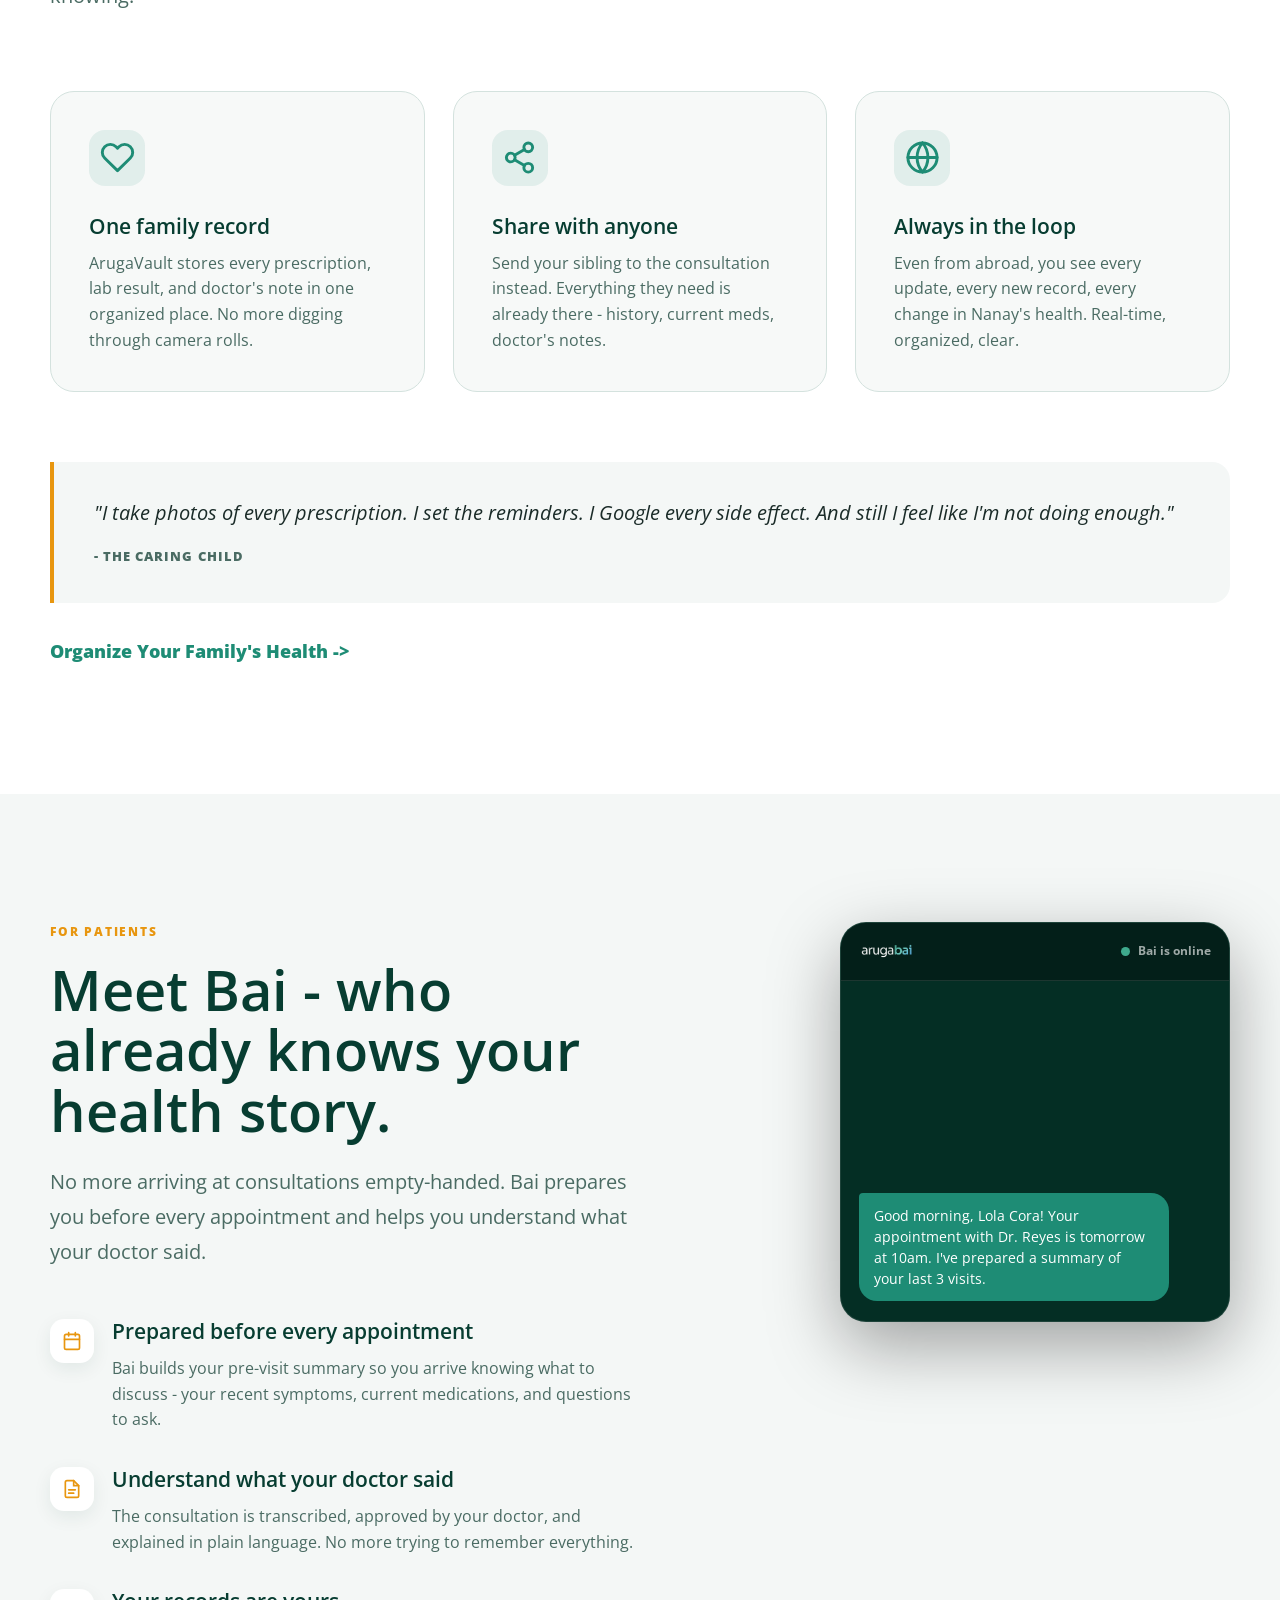
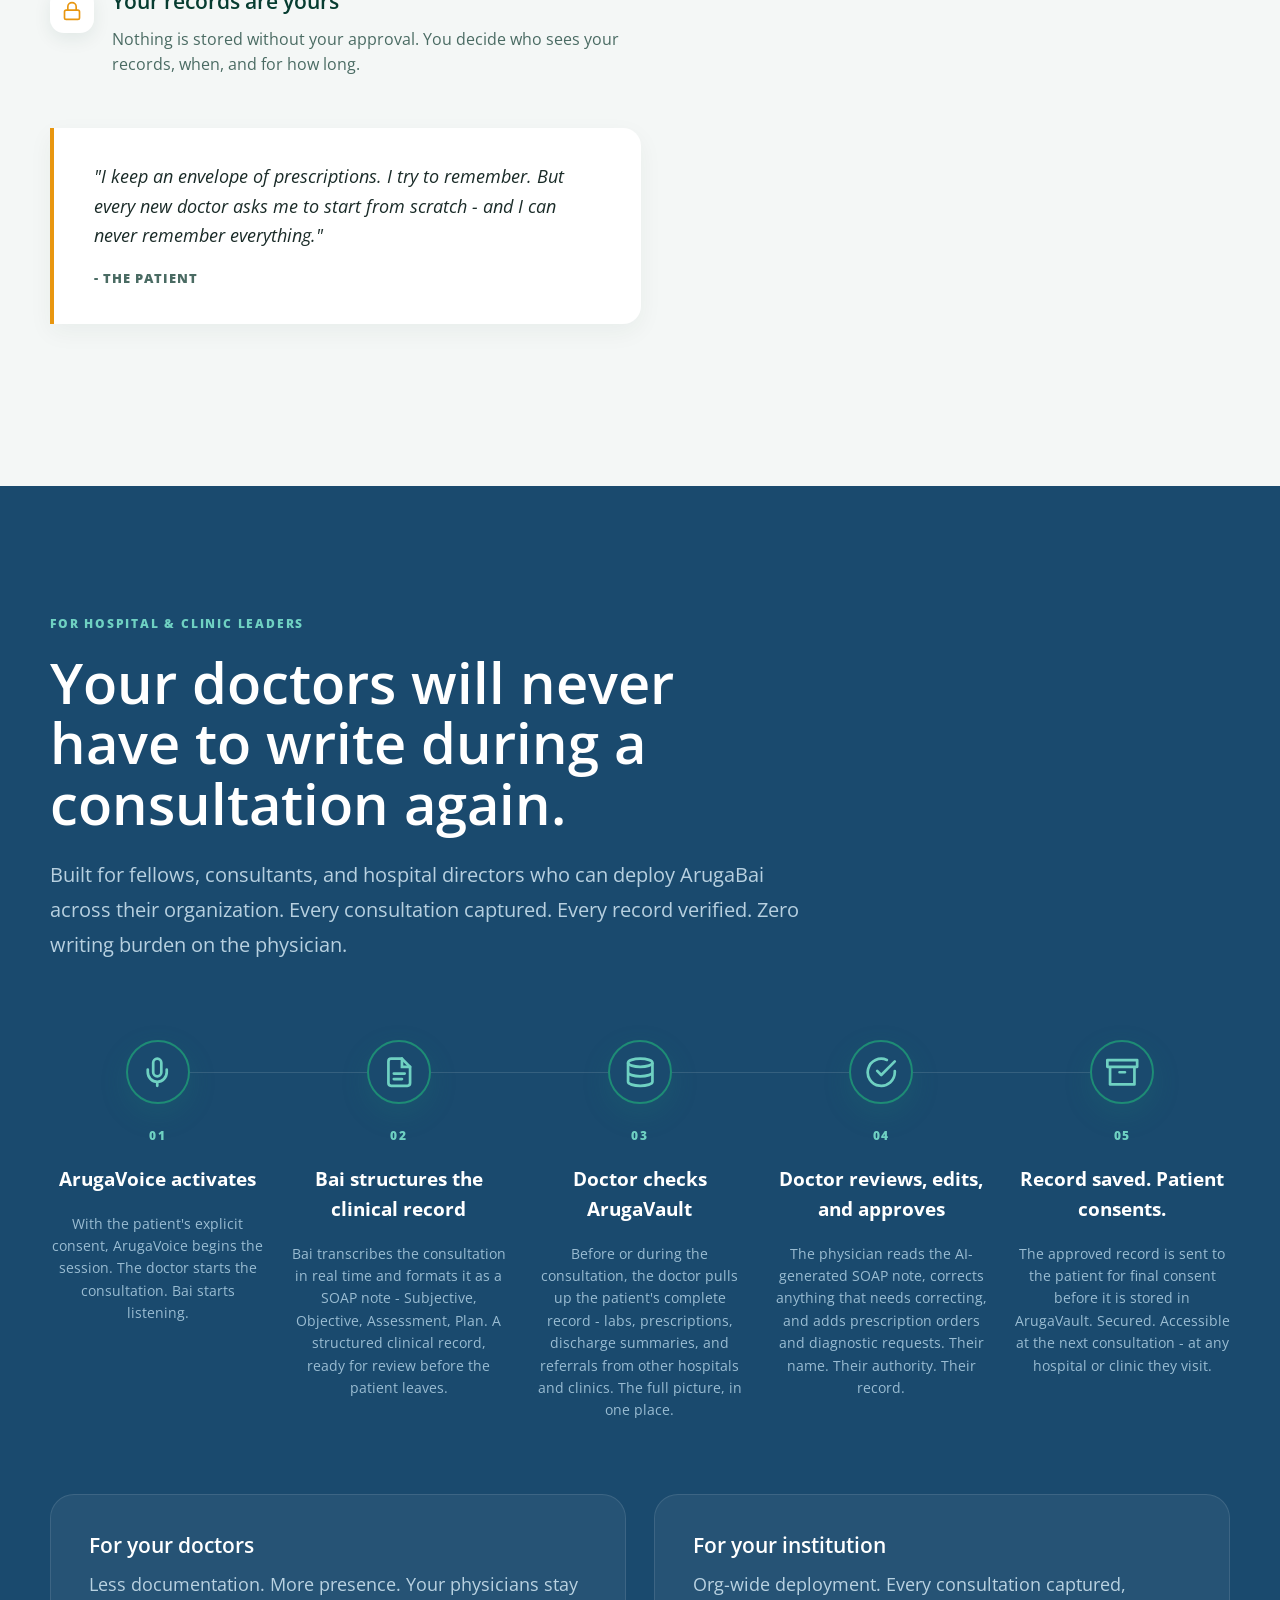
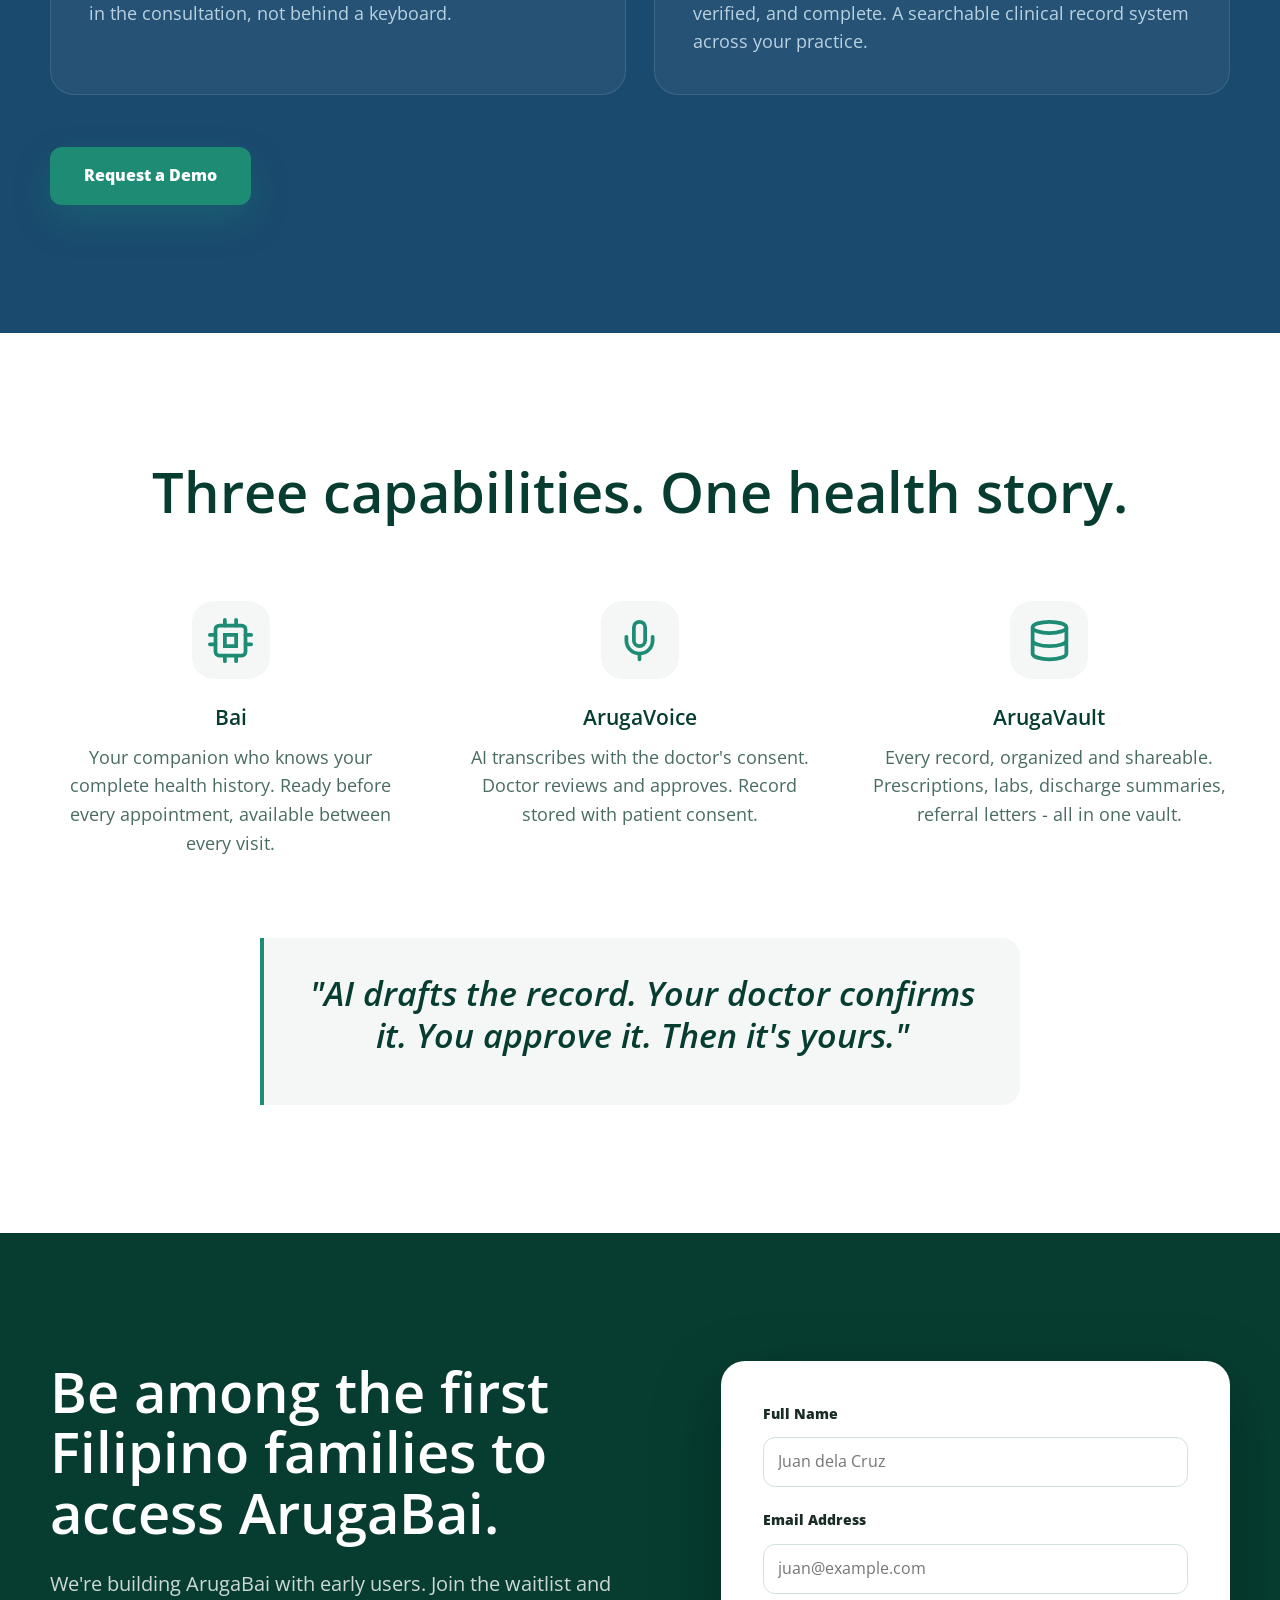
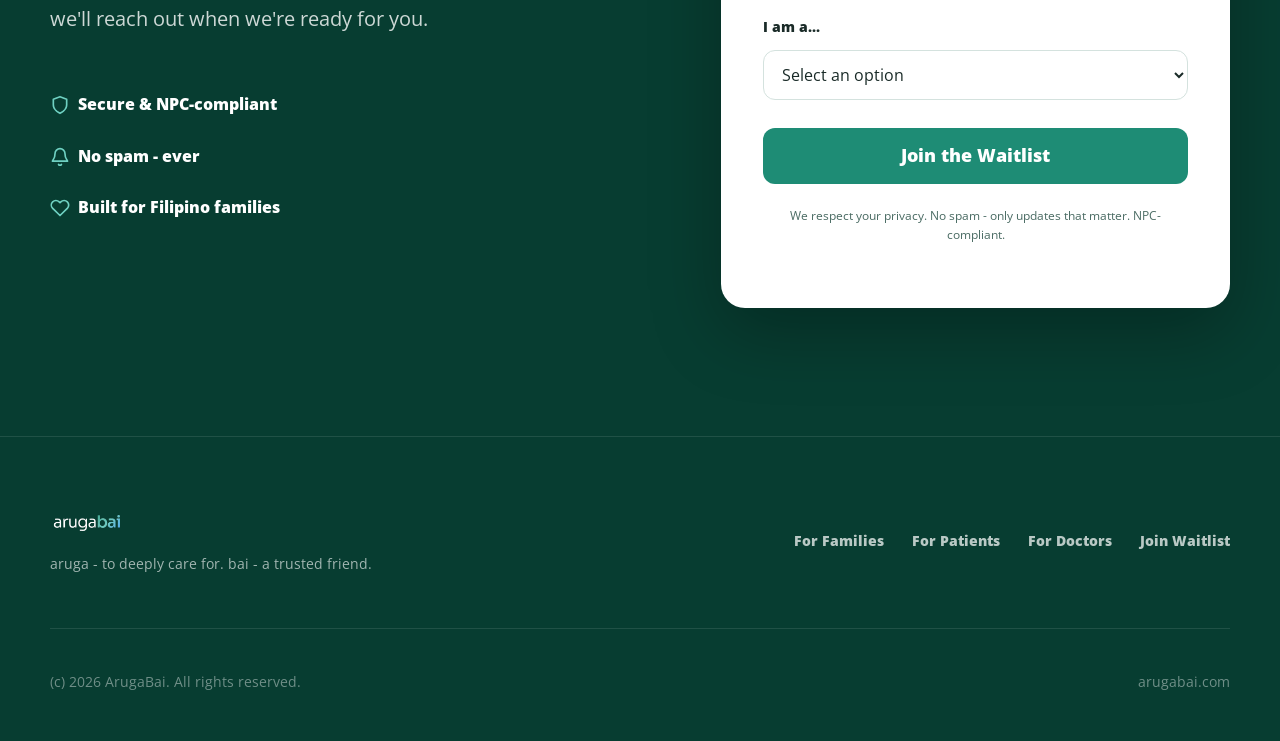
==== commit 16f282f5: "ECG line continuous" ====
--- a/for-doctors/index.html
+++ b/for-doctors/index.html
@@ -10,7 +10,7 @@
     <link rel="preconnect" href="https://fonts.googleapis.com">
     <link rel="preconnect" href="https://fonts.gstatic.com" crossorigin>
     <link href="https://fonts.googleapis.com/css2?family=Open+Sans:wght@400;500;600;700;800&display=swap" rel="stylesheet">
-    <link rel="stylesheet" href="styles.css?v=5">
+    <link rel="stylesheet" href="styles.css?v=6">
   </head>
   <body>
     <nav class="nav" id="nav">
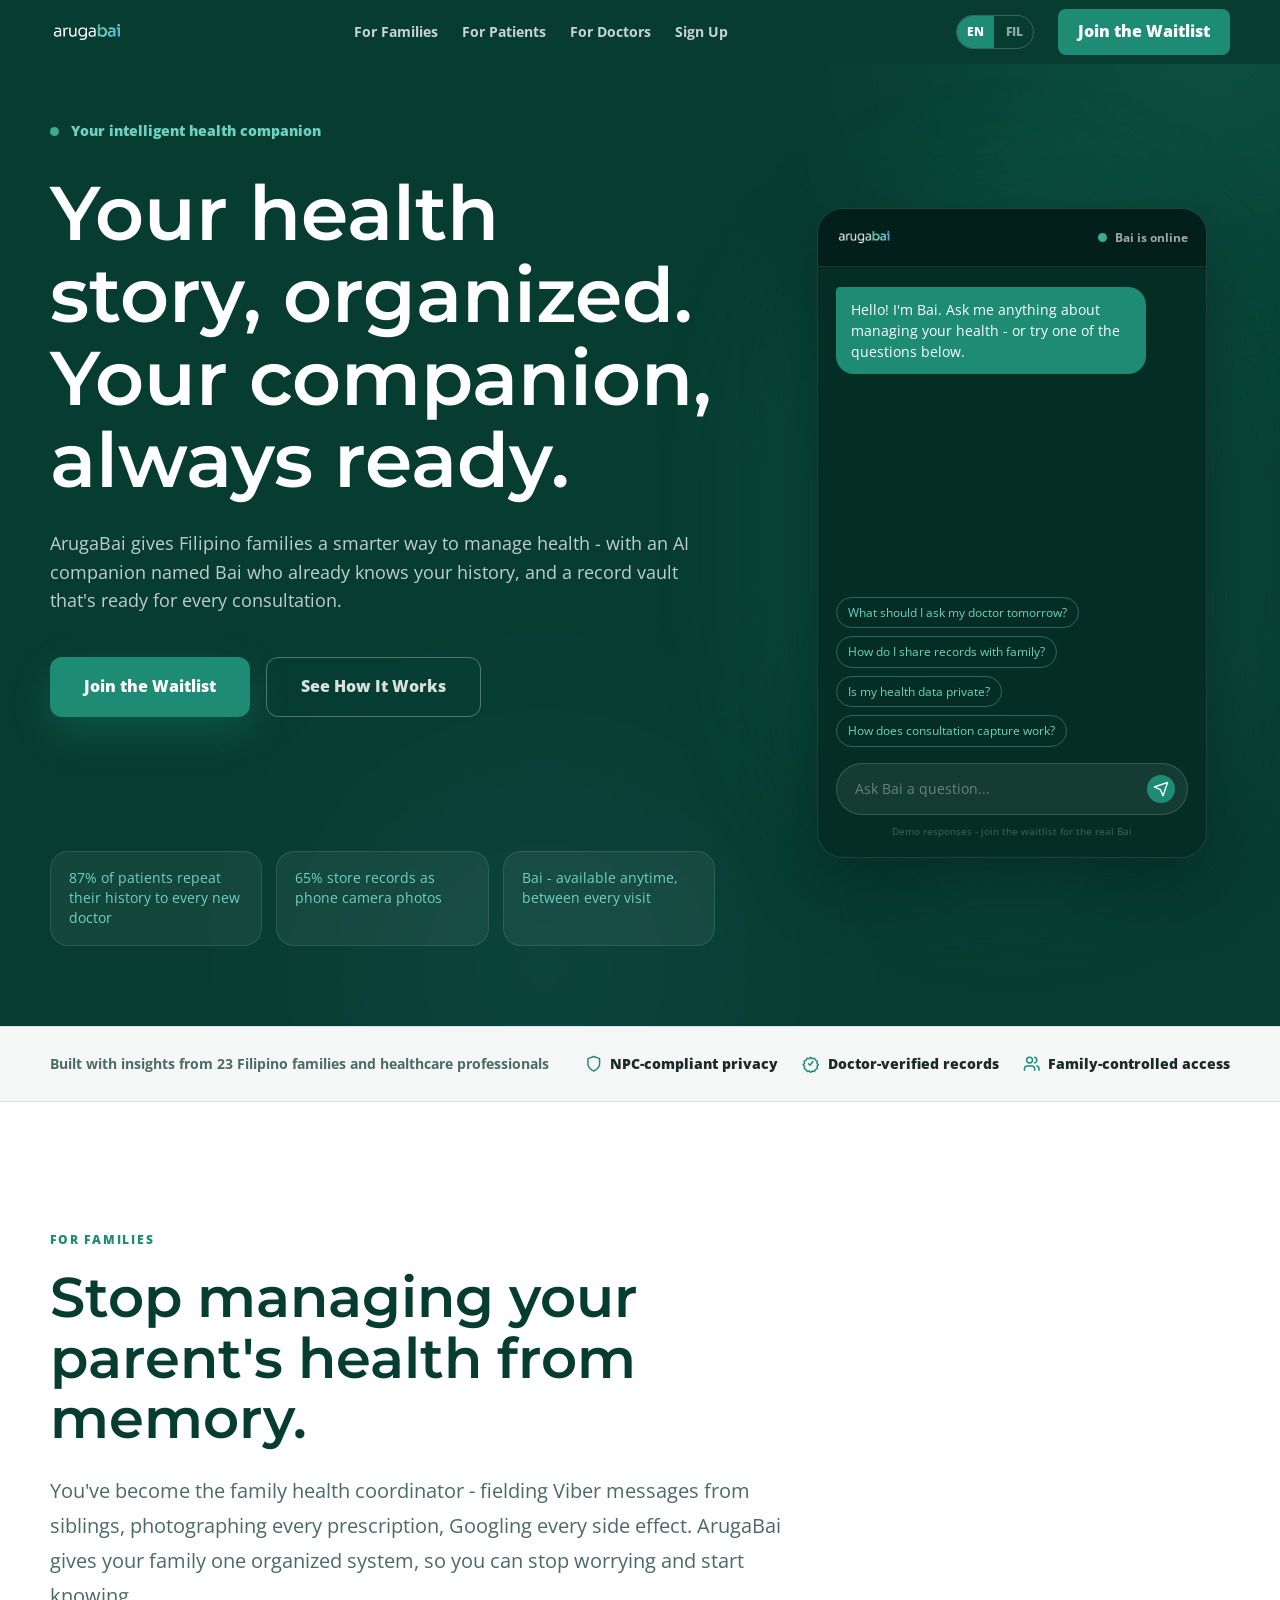
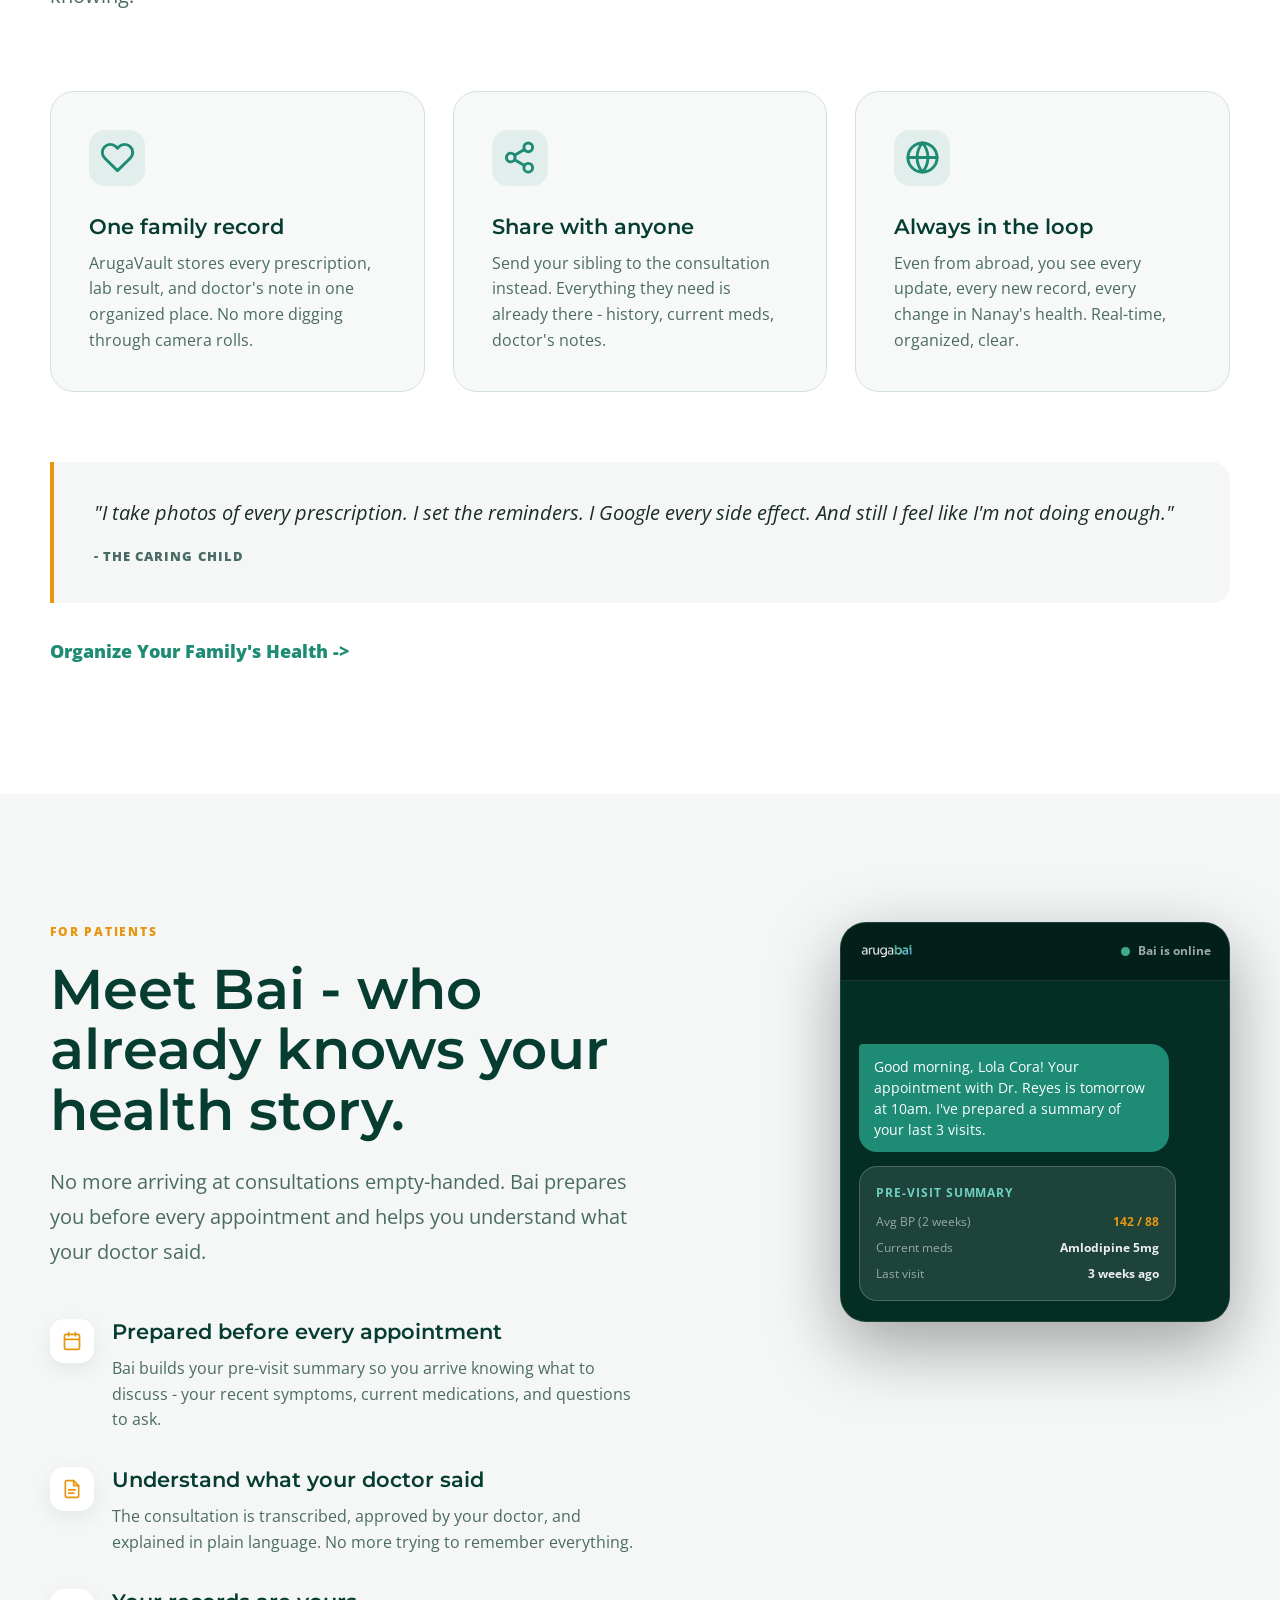
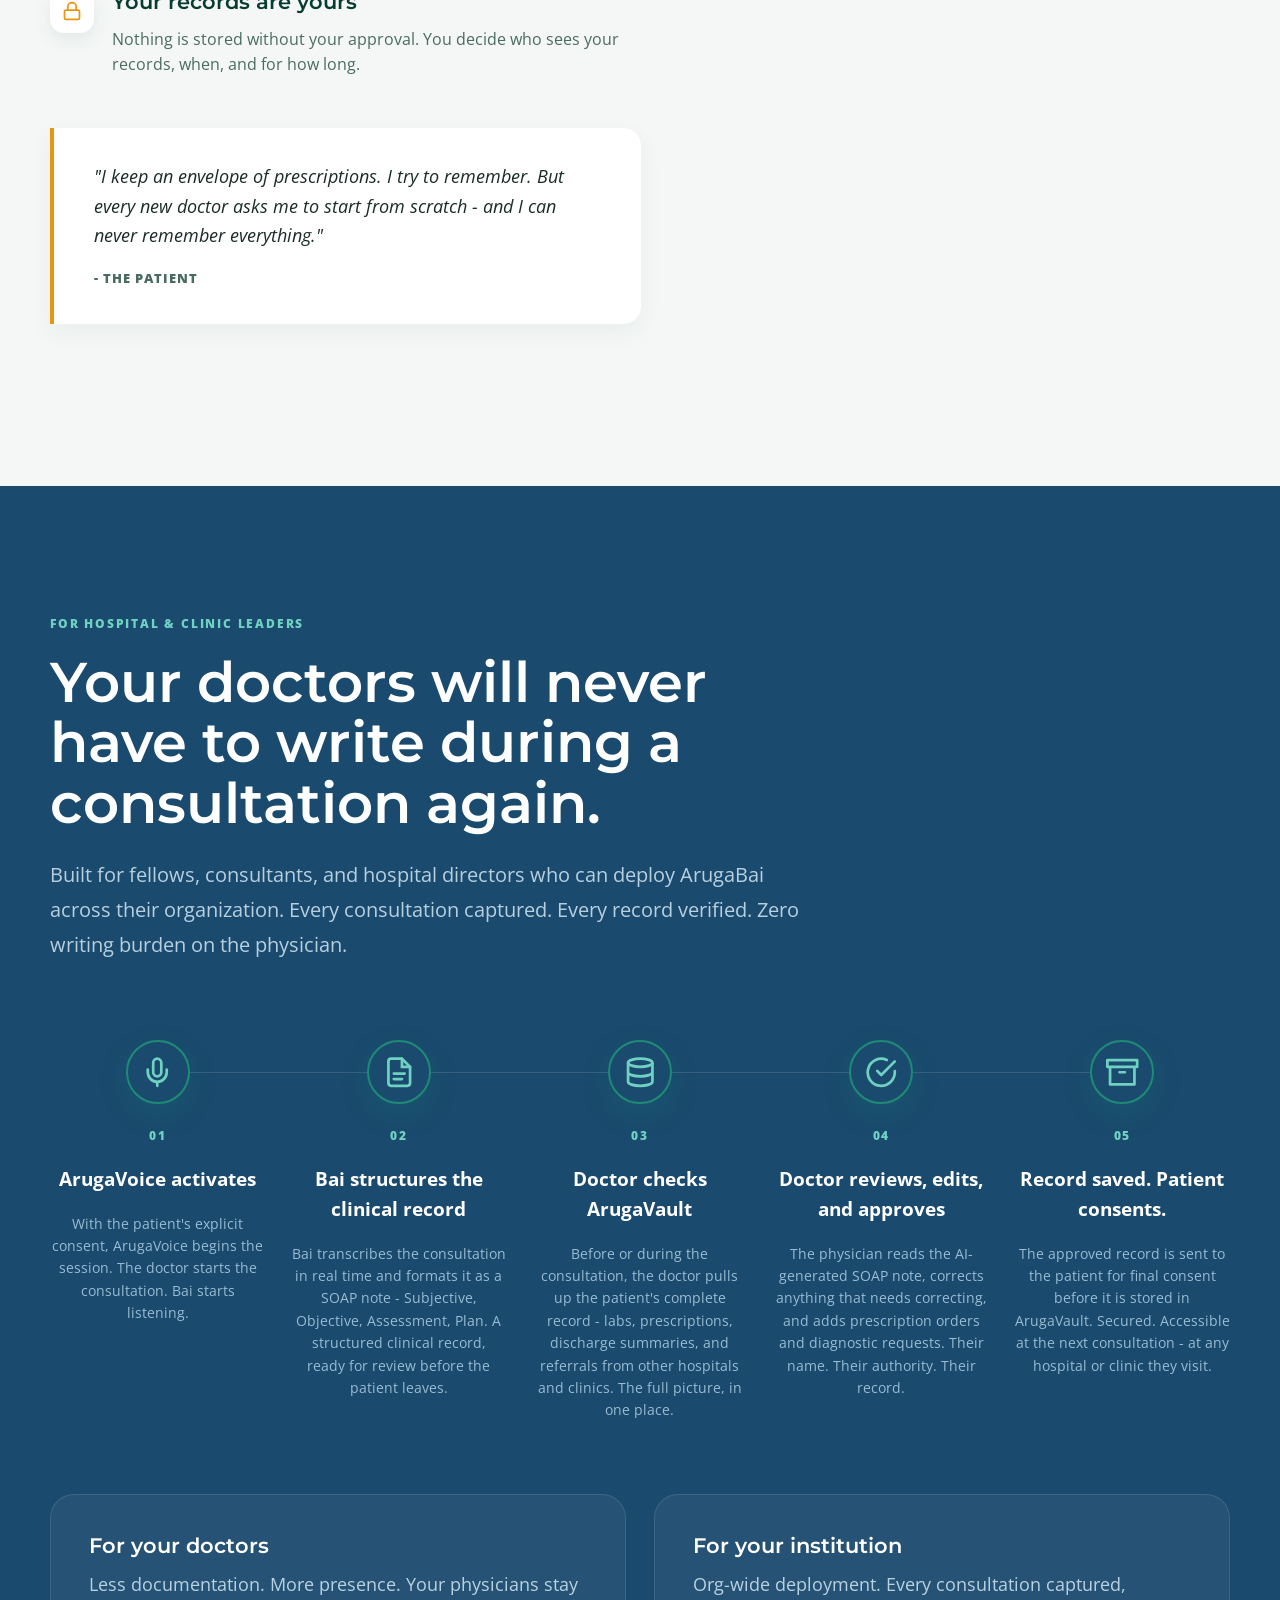
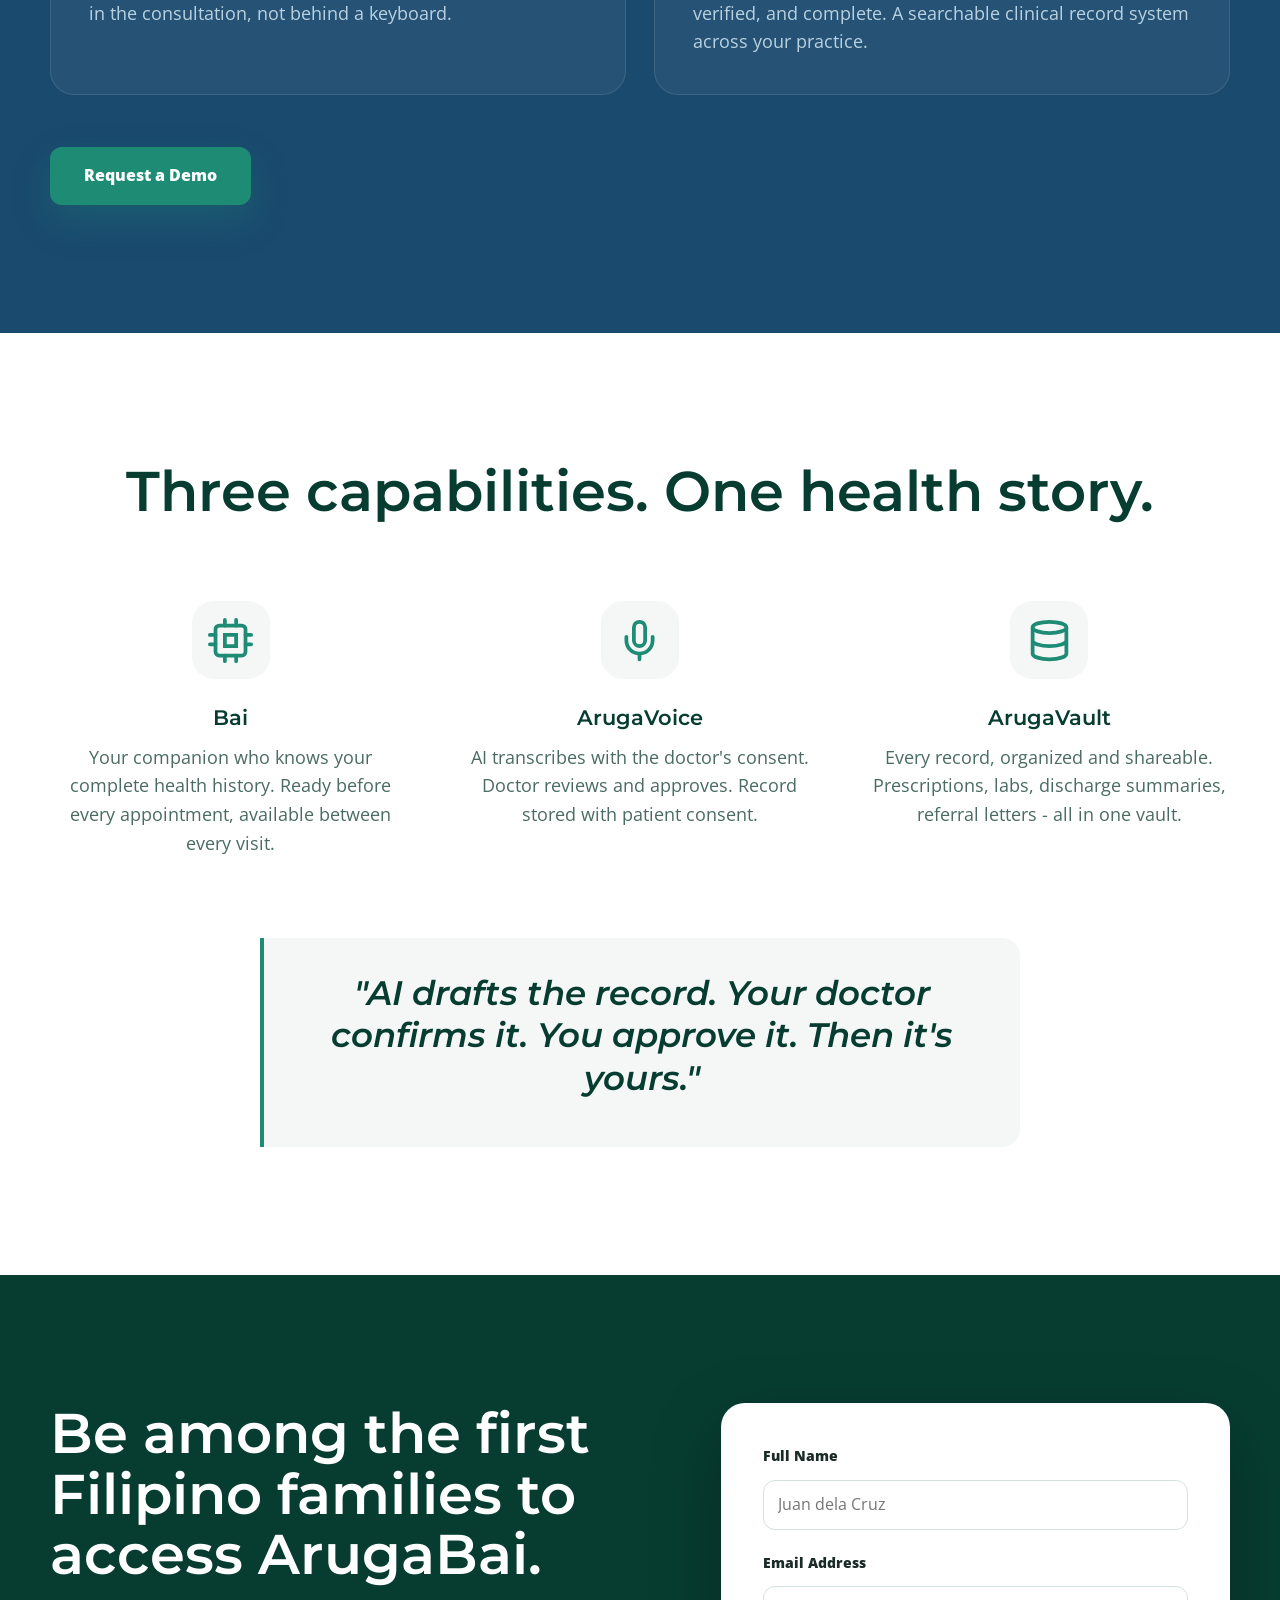
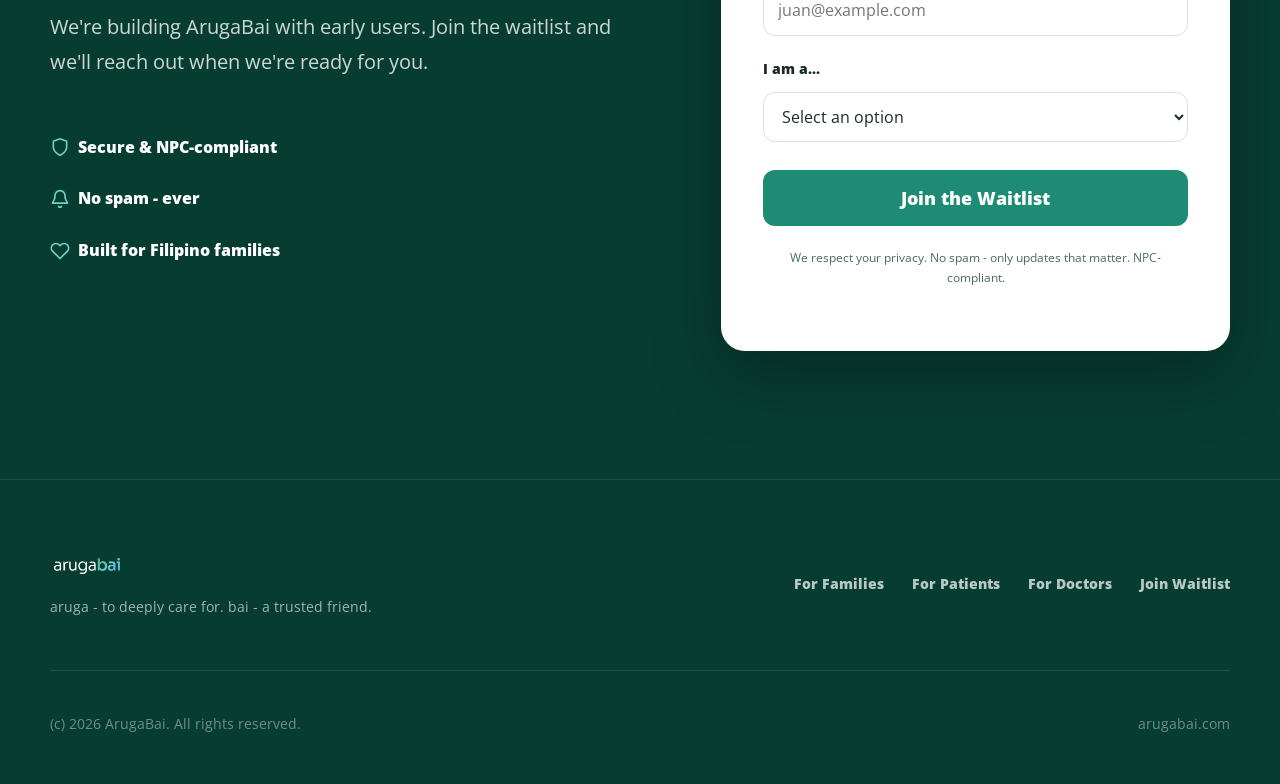
==== commit f30fd43d: "Adding changes" ====
--- a/for-doctors/index.html
+++ b/for-doctors/index.html
@@ -9,8 +9,8 @@
     <link rel="icon" href="assets/favicon.svg?v=3" type="image/svg+xml">
     <link rel="preconnect" href="https://fonts.googleapis.com">
     <link rel="preconnect" href="https://fonts.gstatic.com" crossorigin>
-    <link href="https://fonts.googleapis.com/css2?family=Open+Sans:wght@400;500;600;700;800&display=swap" rel="stylesheet">
-    <link rel="stylesheet" href="styles.css?v=6">
+    <link href="https://fonts.googleapis.com/css2?family=Montserrat:wght@500;600;700;800&family=Open+Sans:wght@400;500;600;700;800&display=swap" rel="stylesheet">
+    <link rel="stylesheet" href="styles.css?v=7">
   </head>
   <body>
     <nav class="nav" id="nav">
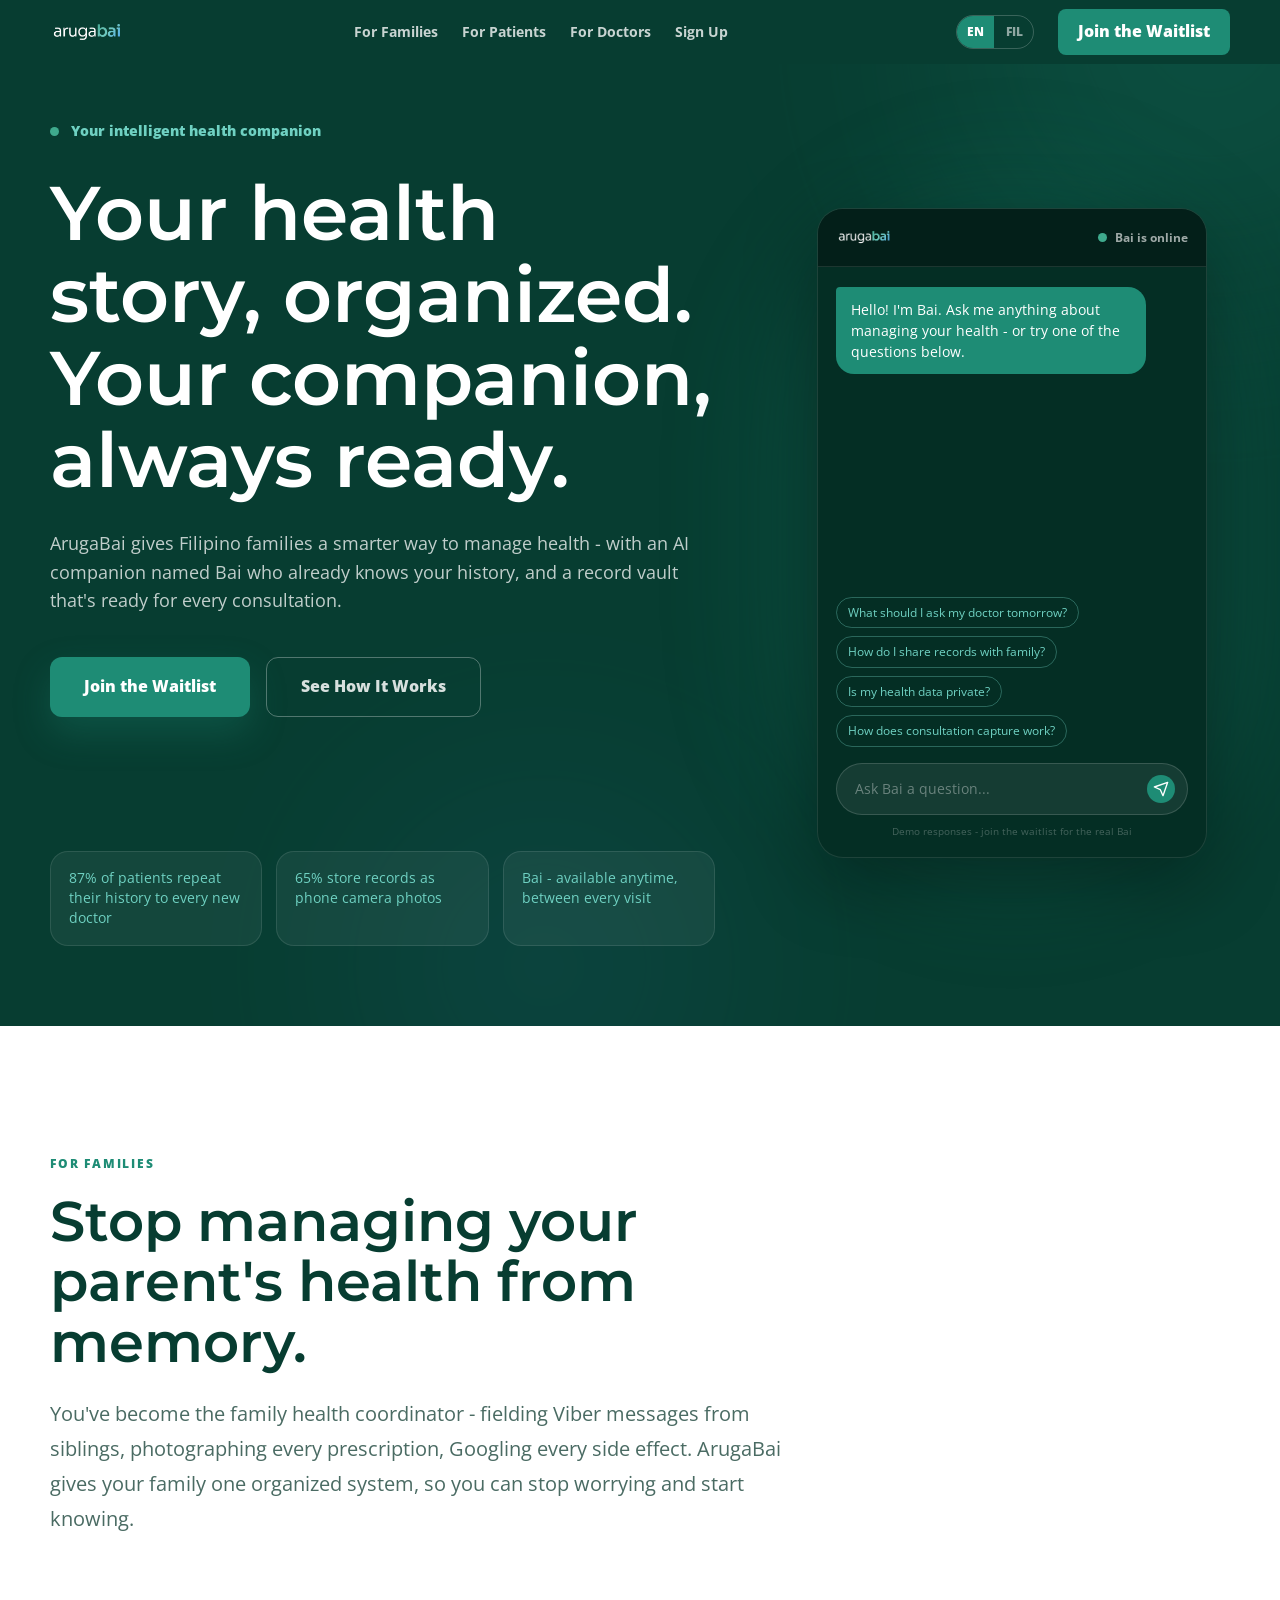
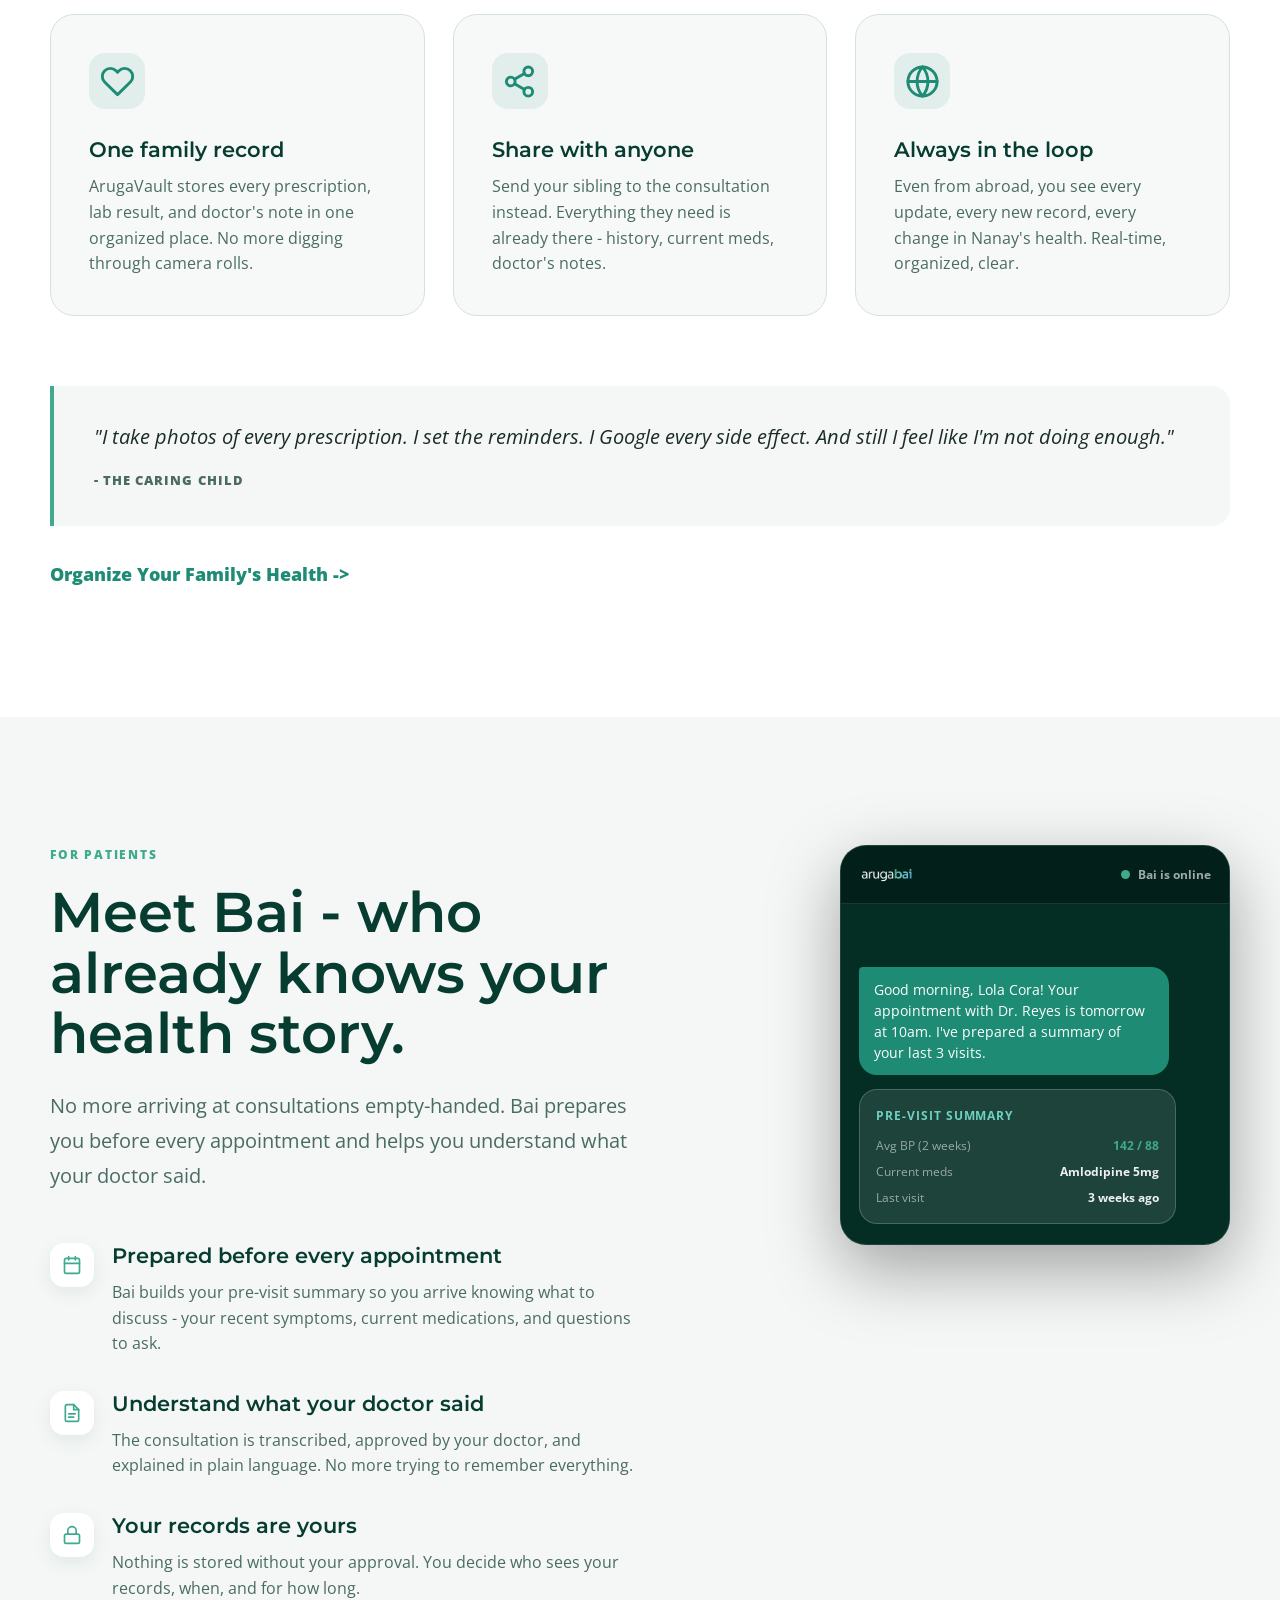
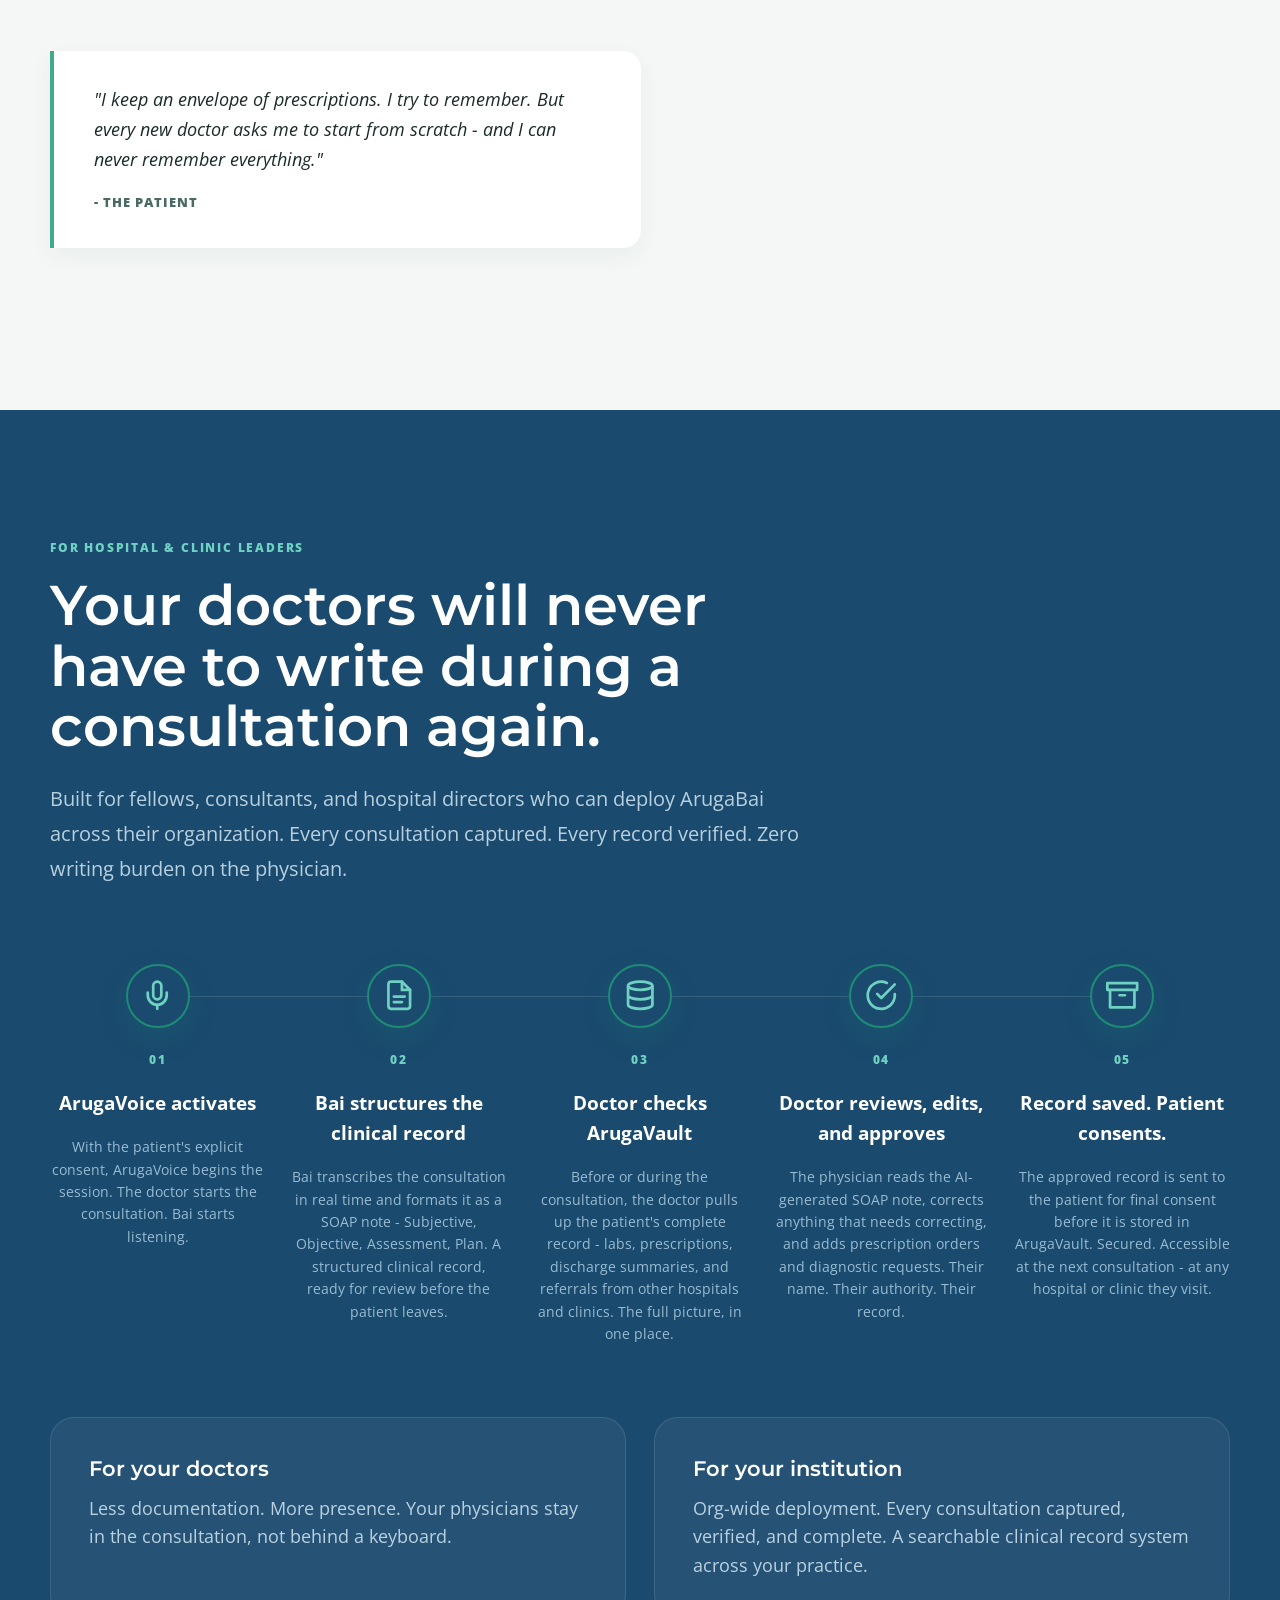
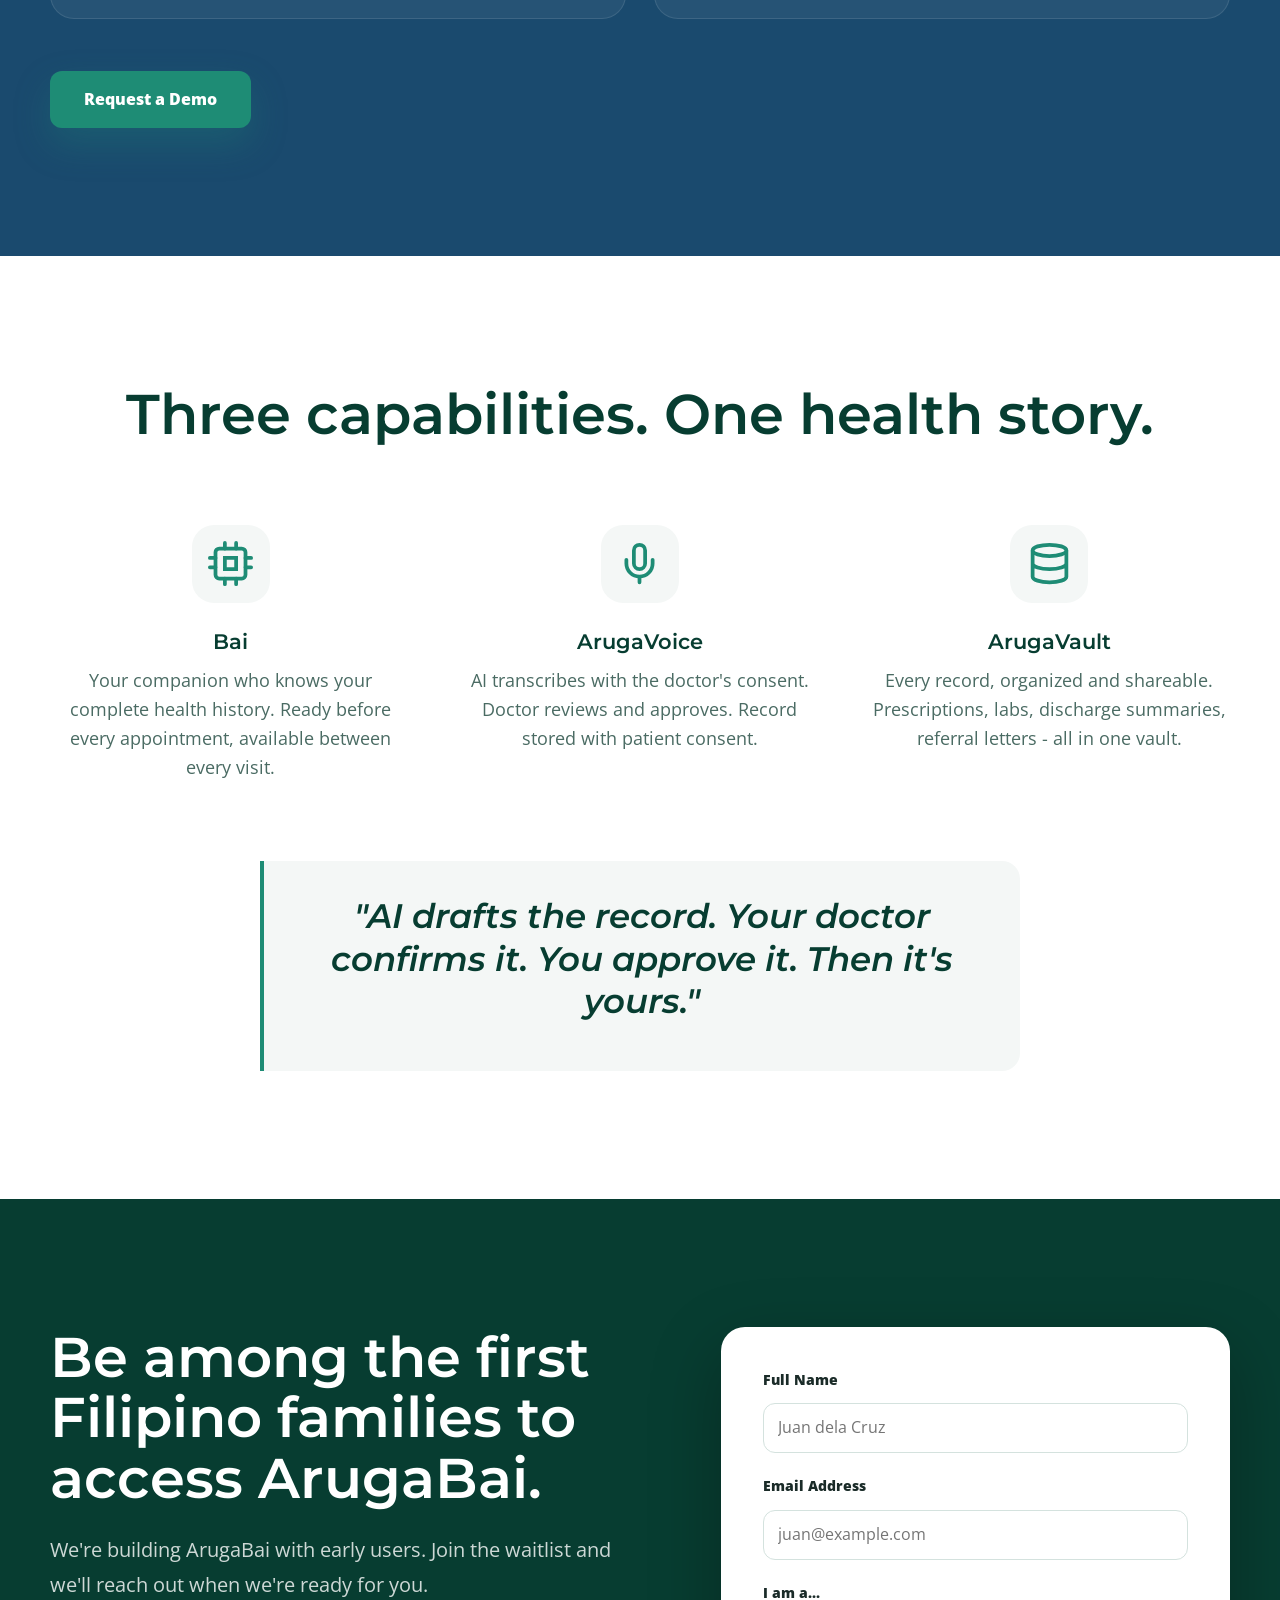
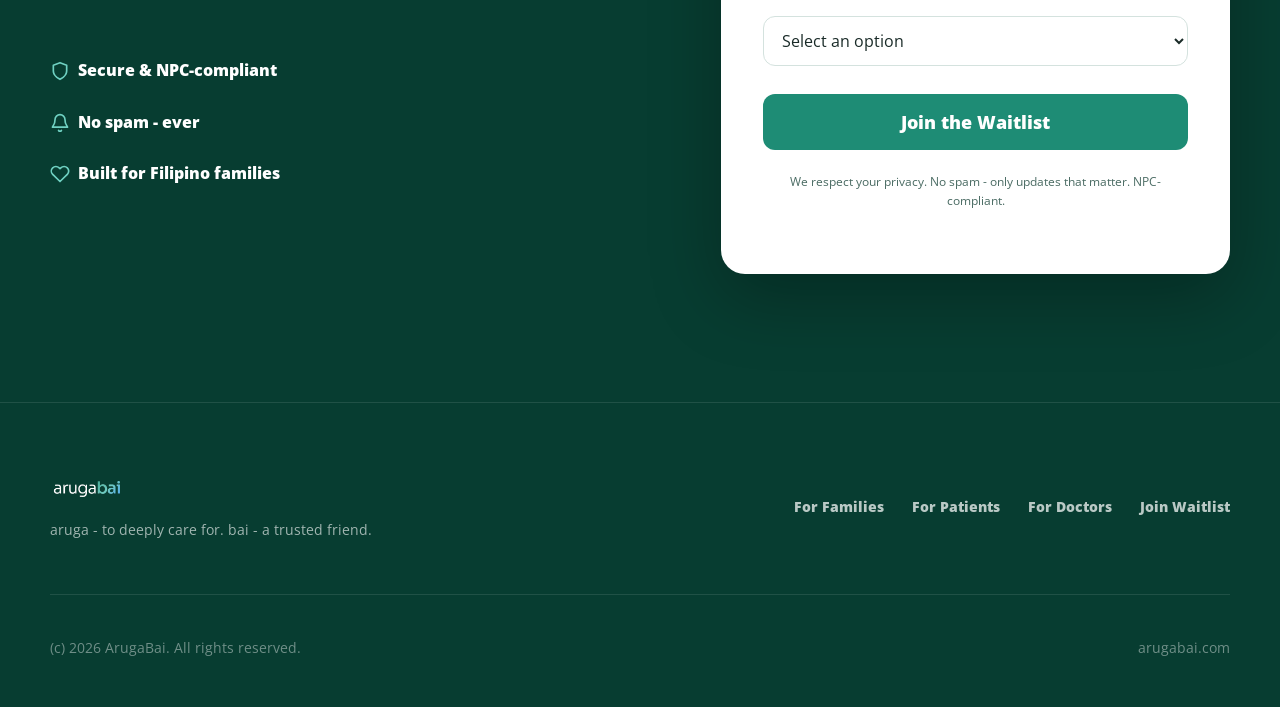
==== commit 7cc36a06: "Adding new changes" ====
--- a/for-doctors/index.html
+++ b/for-doctors/index.html
@@ -10,7 +10,7 @@
     <link rel="preconnect" href="https://fonts.googleapis.com">
     <link rel="preconnect" href="https://fonts.gstatic.com" crossorigin>
     <link href="https://fonts.googleapis.com/css2?family=Montserrat:wght@500;600;700;800&family=Open+Sans:wght@400;500;600;700;800&display=swap" rel="stylesheet">
-    <link rel="stylesheet" href="styles.css?v=7">
+    <link rel="stylesheet" href="styles.css?v=8">
   </head>
   <body>
     <nav class="nav" id="nav">
@@ -76,17 +76,6 @@
           <div class="hero-chat reveal">
             <div class="halo"></div>
             <div class="bai-chat interactive-chat" data-chat="hero"></div>
-          </div>
-        </div>
-      </section>
-
-      <section class="trustbar">
-        <div class="container trust-inner">
-          <p data-i18n="trustBar.built">Built with insights from 23 Filipino families and healthcare professionals</p>
-          <div class="trust-items">
-            <span><i data-icon="shield"></i><span data-i18n="trustBar.npc">NPC-compliant privacy</span></span>
-            <span><i data-icon="badge"></i><span data-i18n="trustBar.verified">Doctor-verified records</span></span>
-            <span><i data-icon="users"></i><span data-i18n="trustBar.familyControlled">Family-controlled access</span></span>
           </div>
         </div>
       </section>
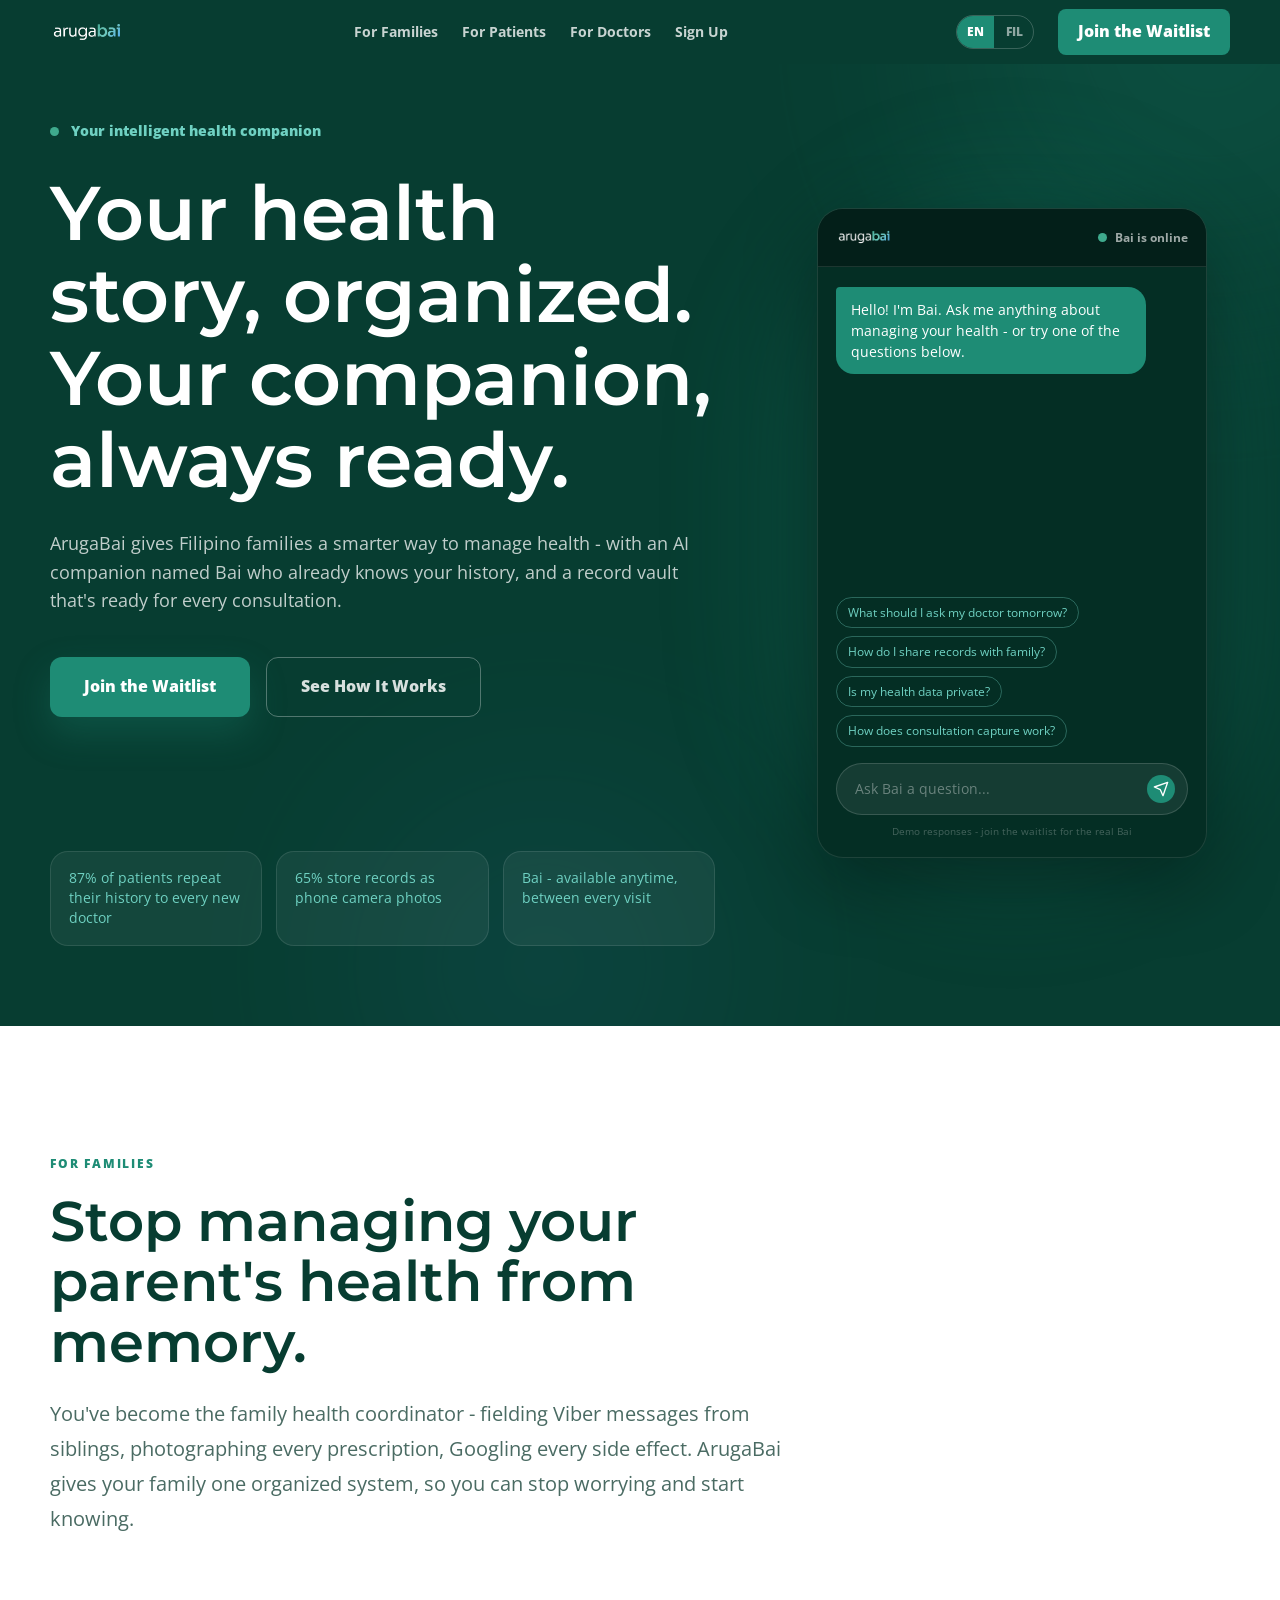
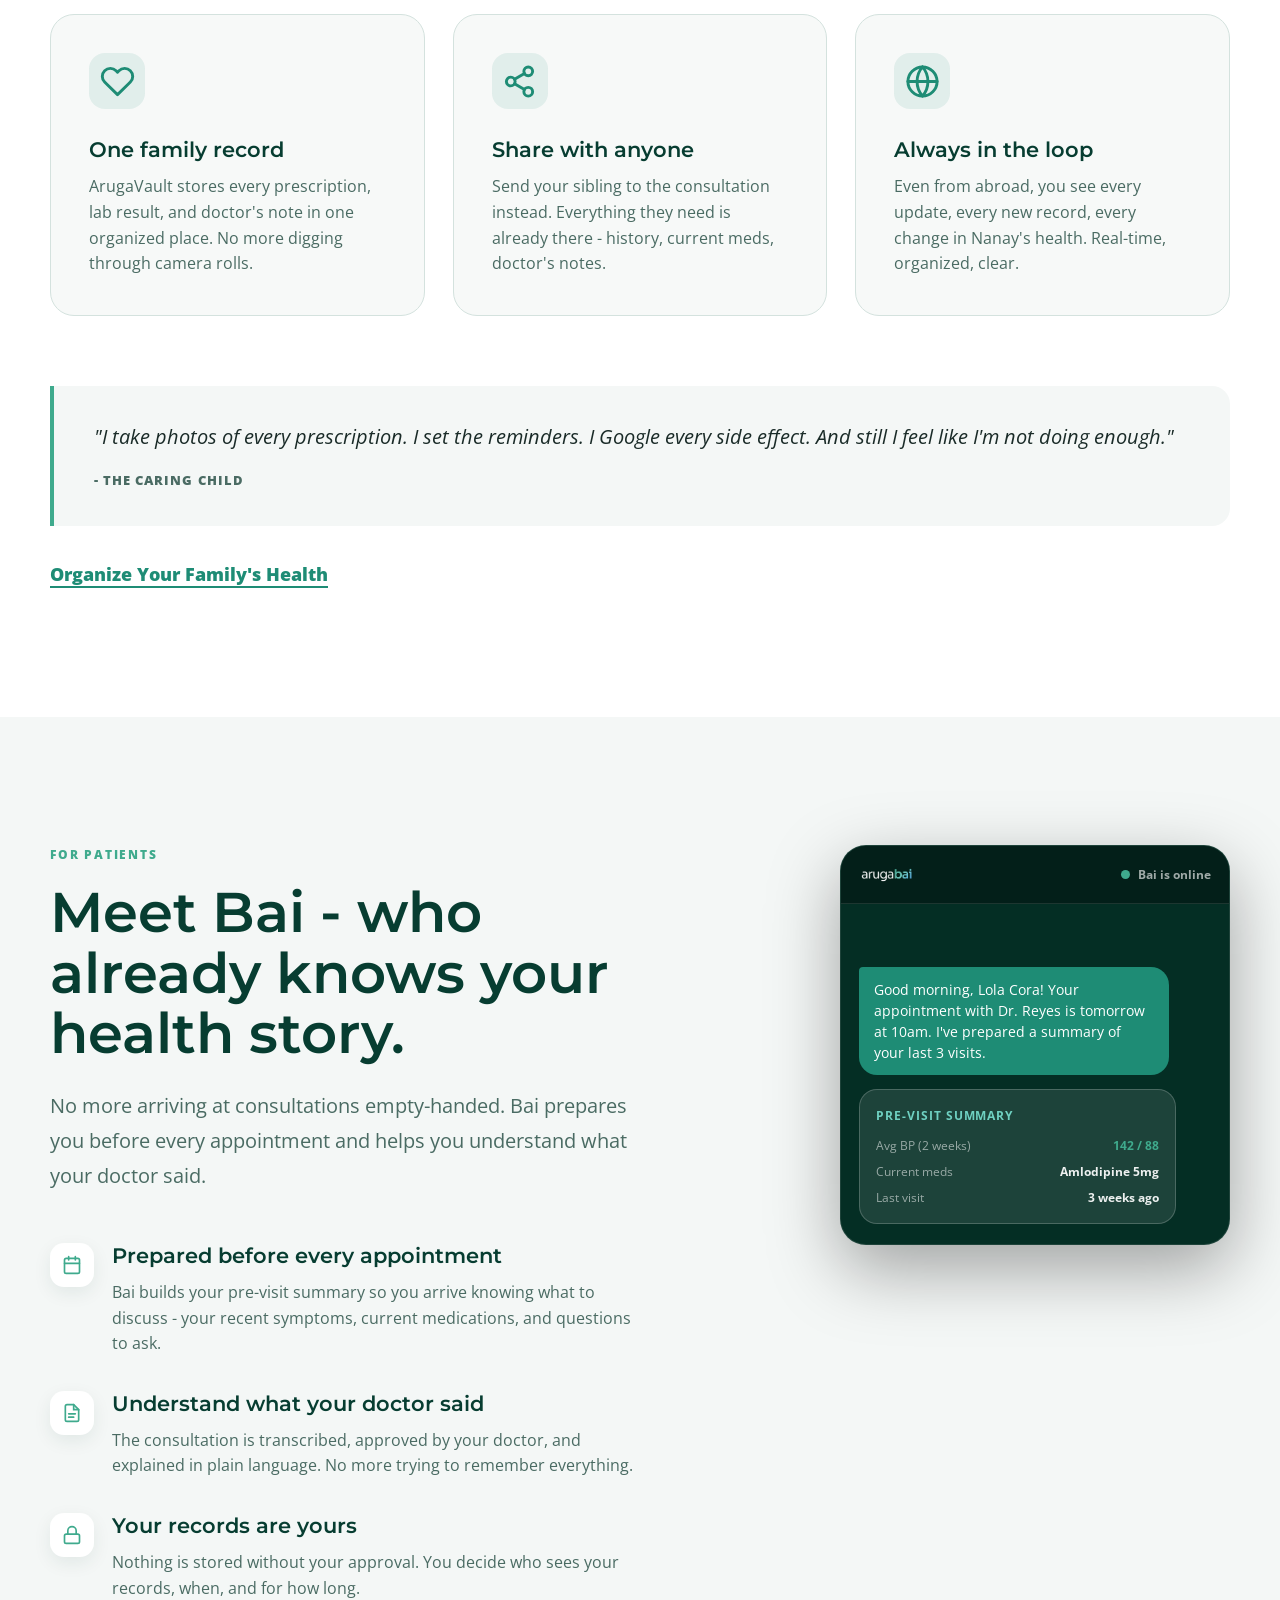
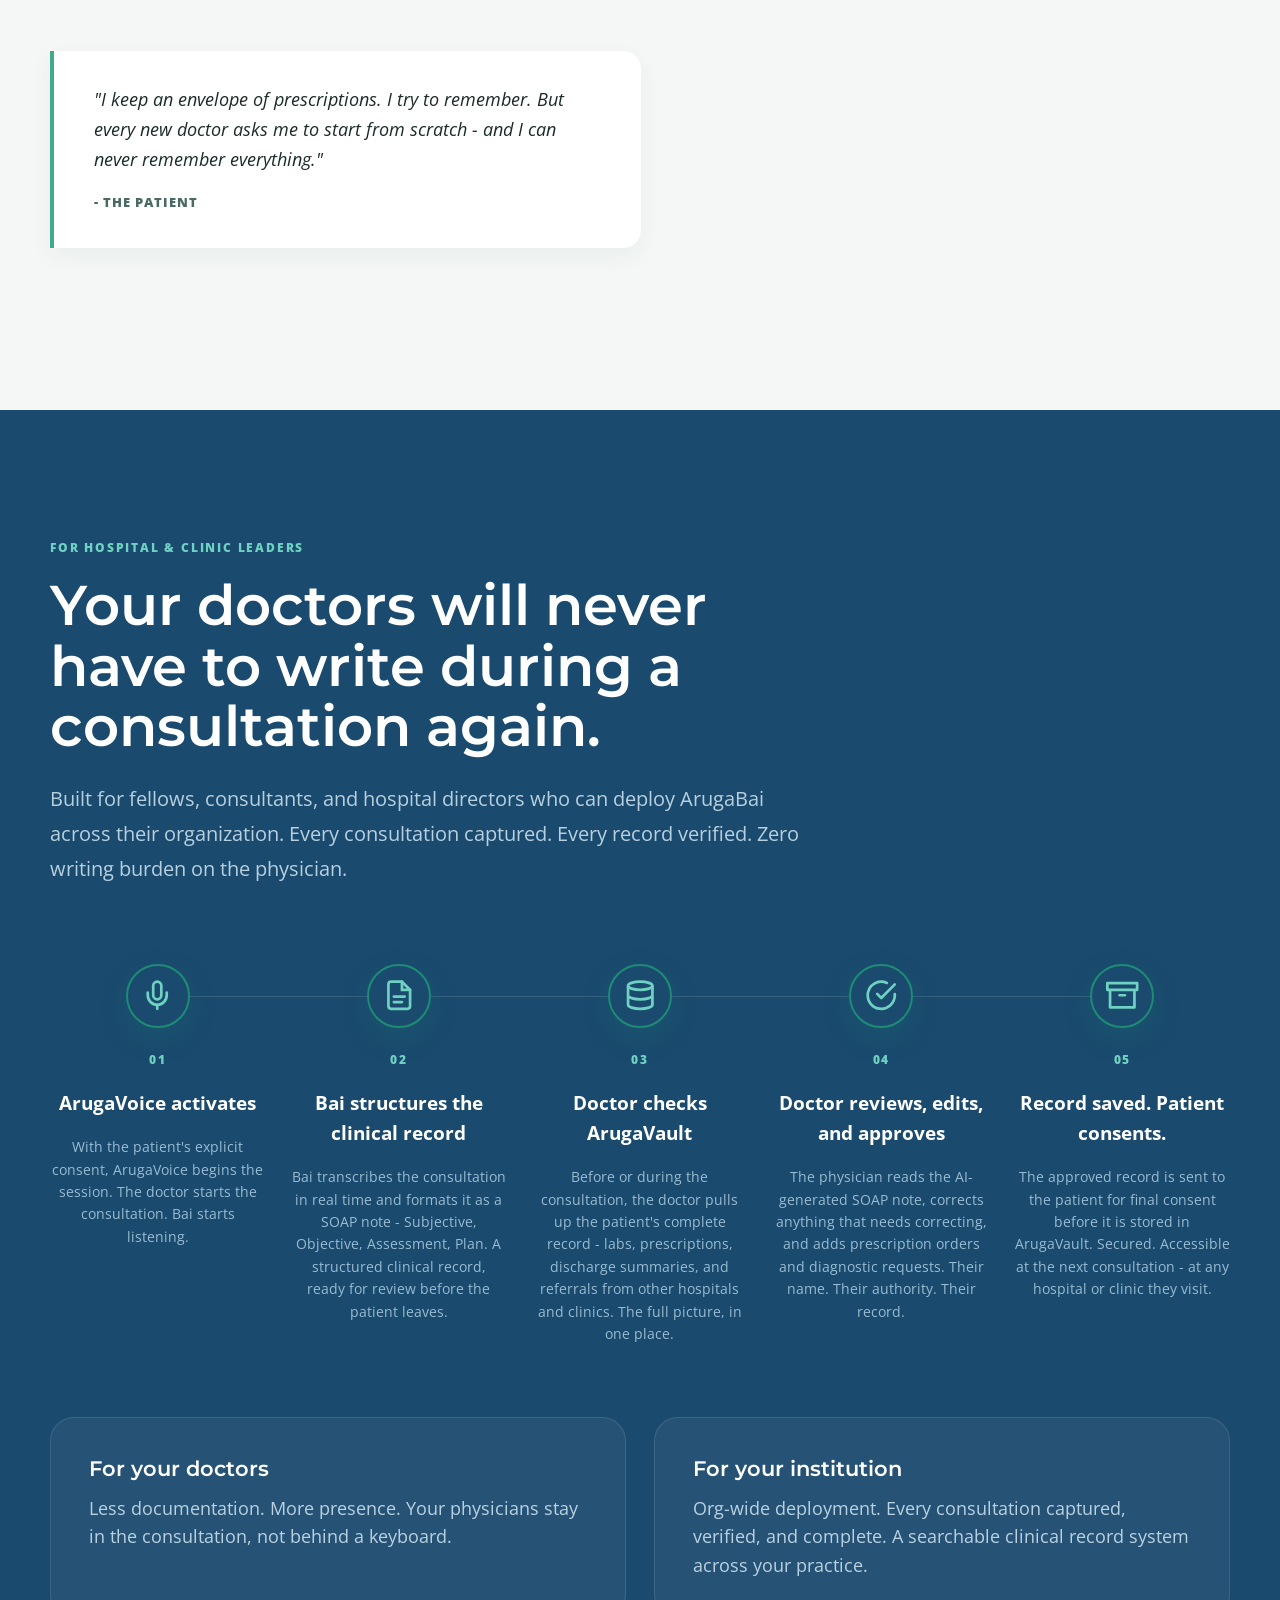
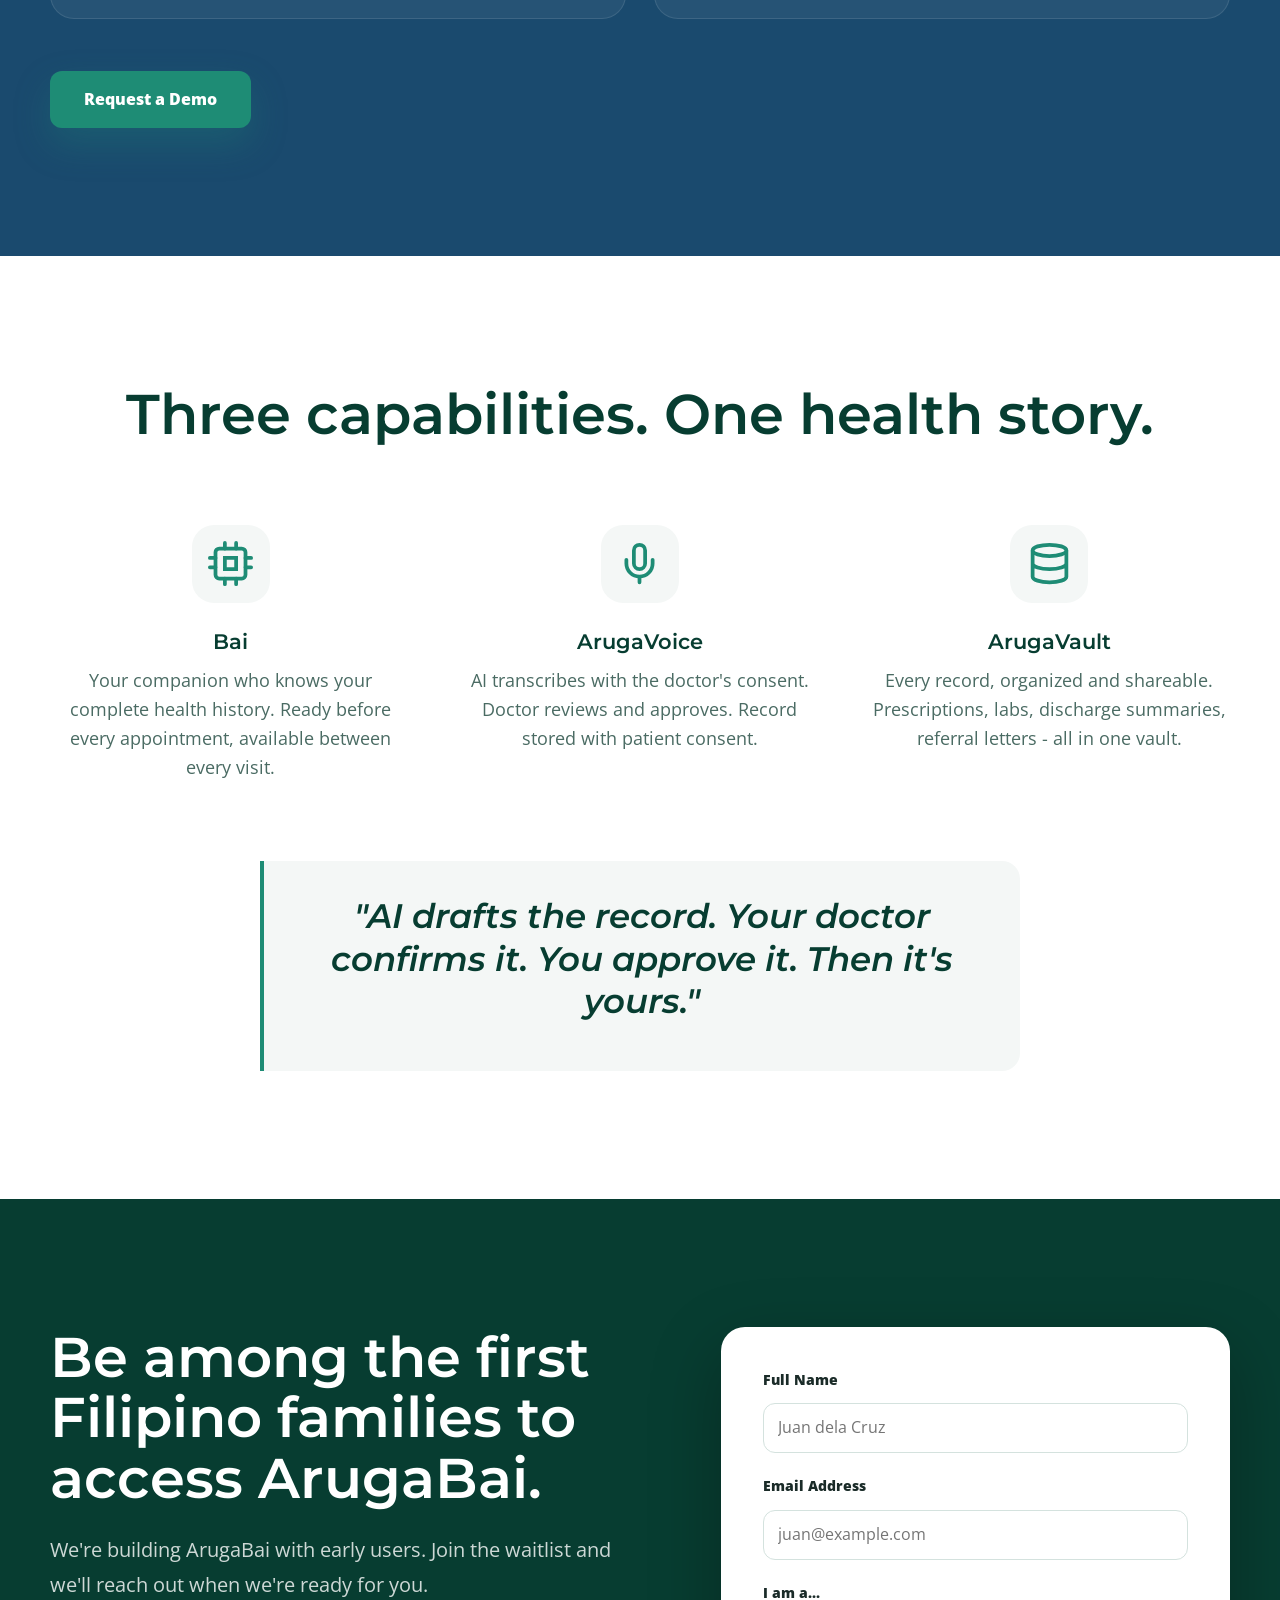
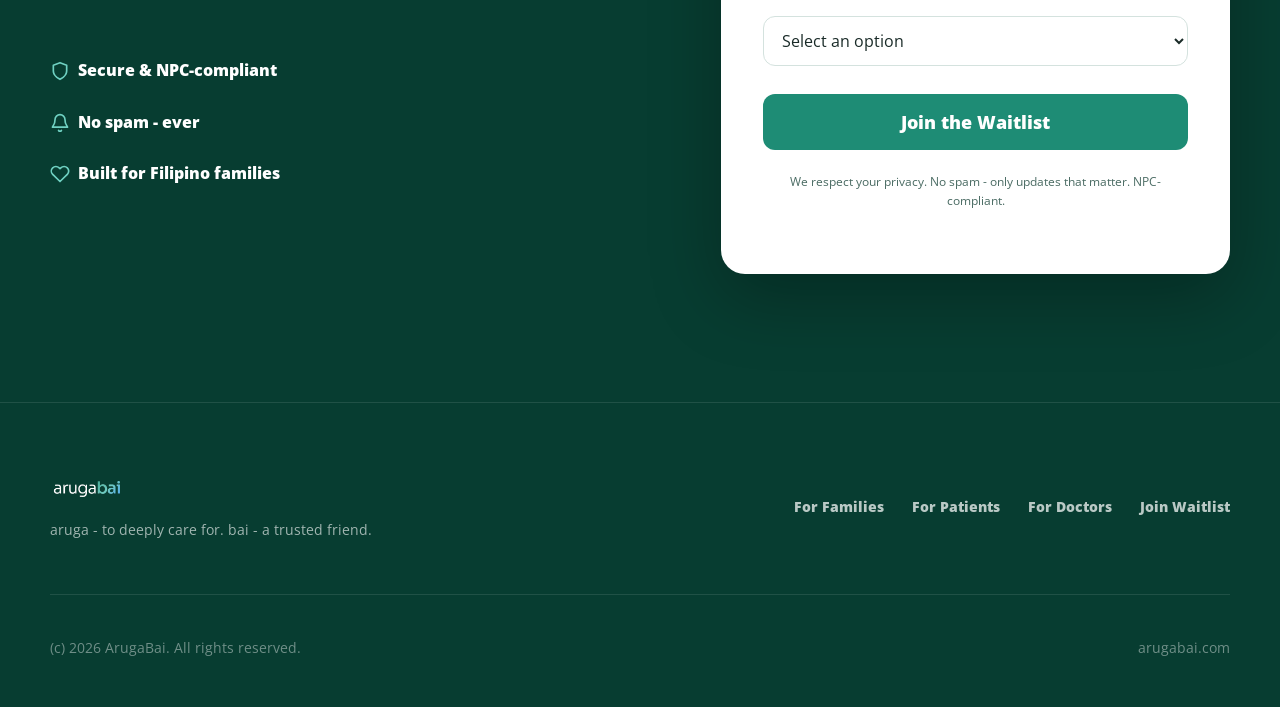
==== commit 07ec5983: "Adding new changes" ====
--- a/for-doctors/index.html
+++ b/for-doctors/index.html
@@ -10,7 +10,7 @@
     <link rel="preconnect" href="https://fonts.googleapis.com">
     <link rel="preconnect" href="https://fonts.gstatic.com" crossorigin>
     <link href="https://fonts.googleapis.com/css2?family=Montserrat:wght@500;600;700;800&family=Open+Sans:wght@400;500;600;700;800&display=swap" rel="stylesheet">
-    <link rel="stylesheet" href="styles.css?v=8">
+    <link rel="stylesheet" href="styles.css?v=9">
   </head>
   <body>
     <nav class="nav" id="nav">
